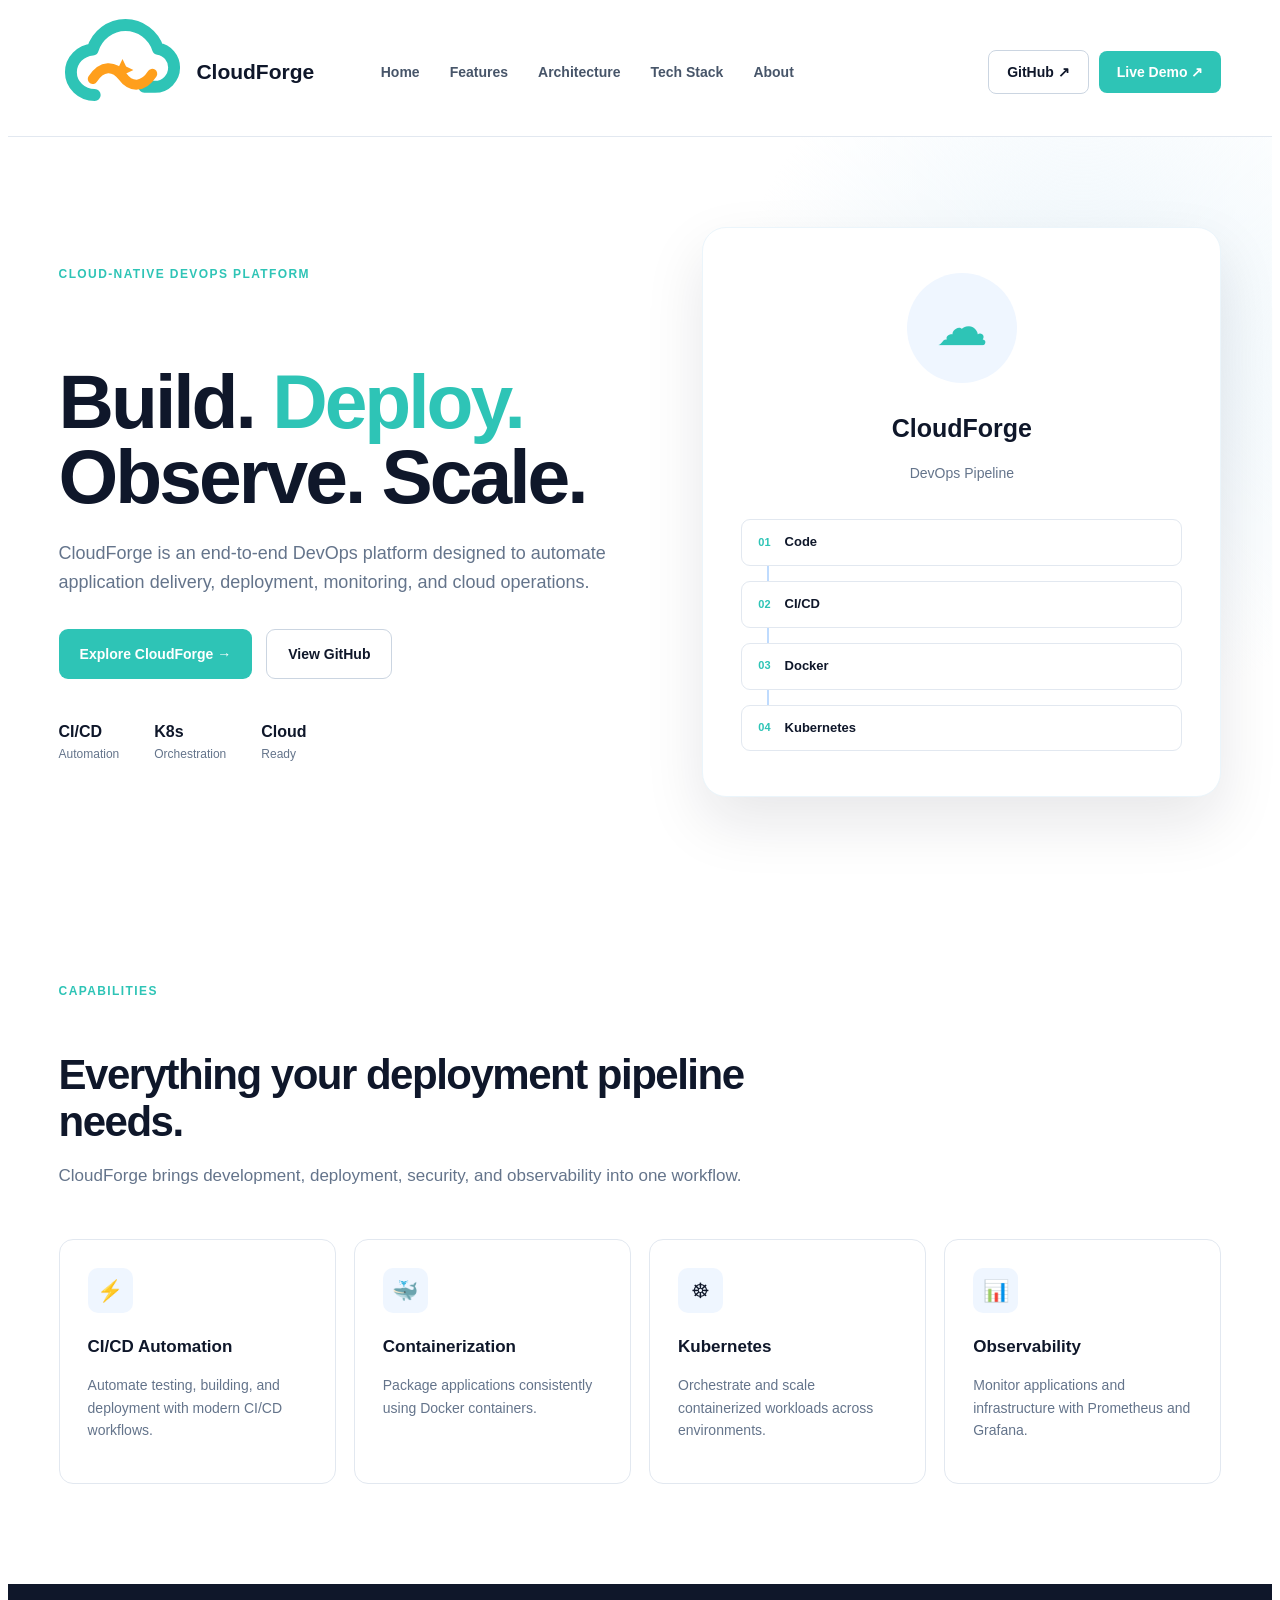
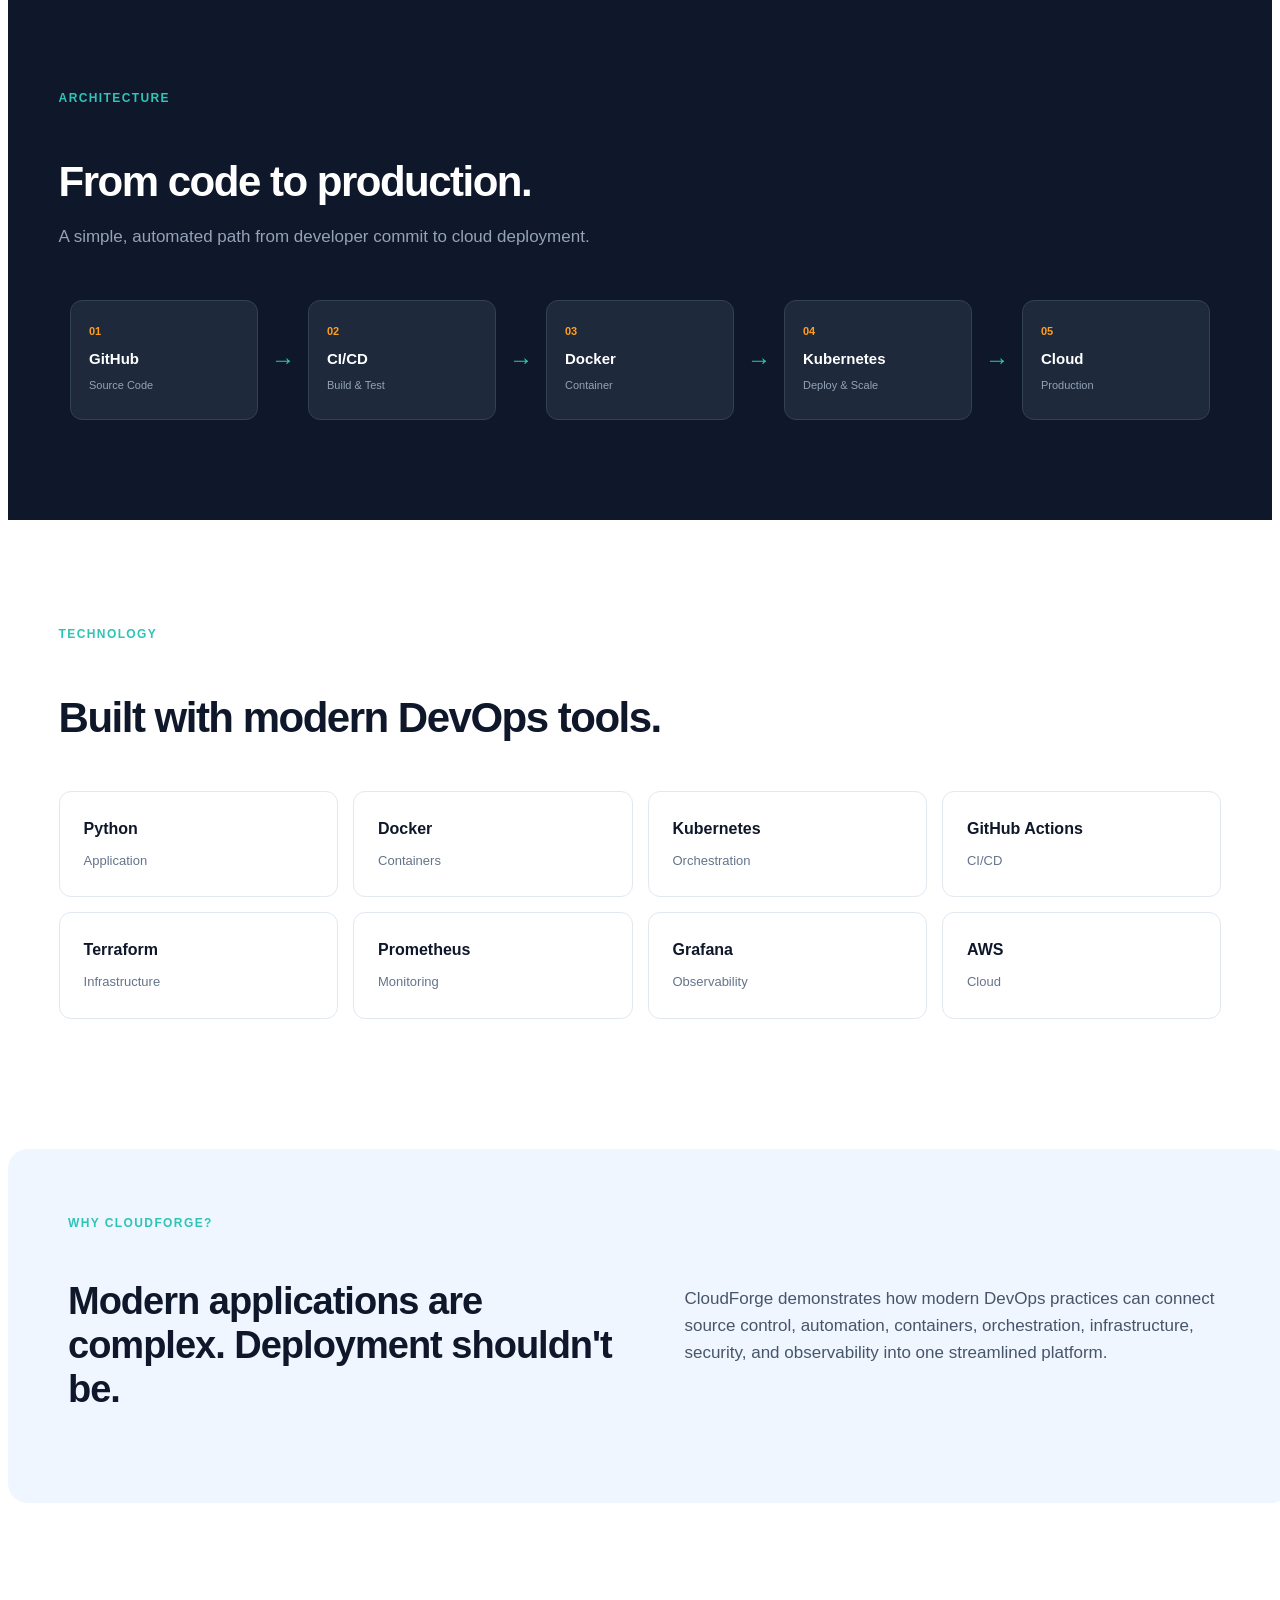
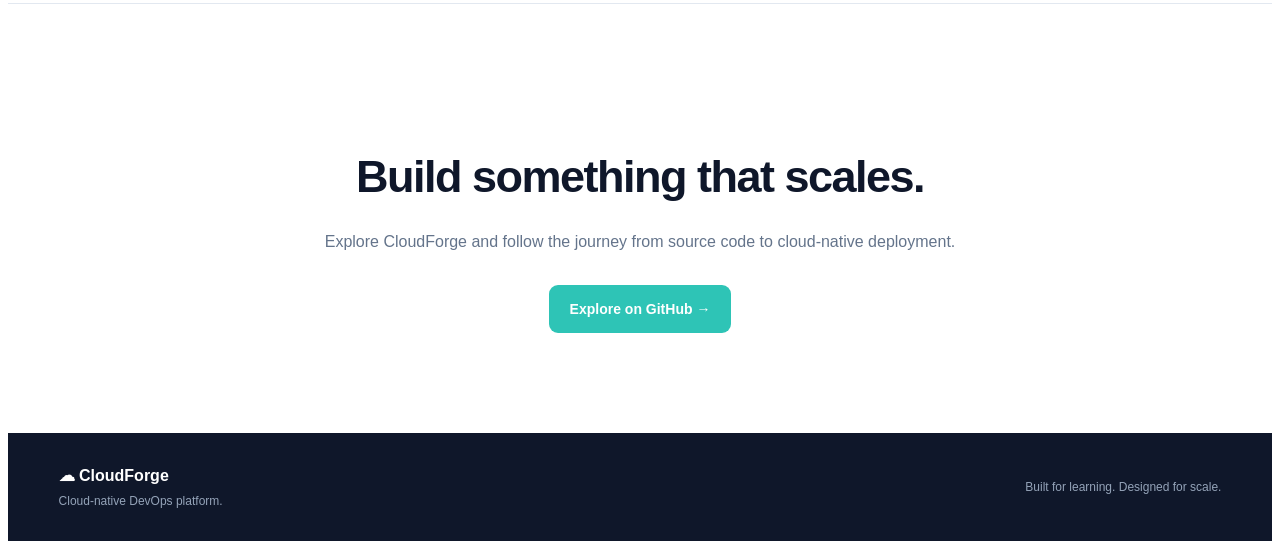
==== docs/index.html @ 9acf225d "feat: add mobile-friendly CloudForge landing page" ====
<!DOCTYPE html>
<html lang="en">
<head>
    <meta charset="UTF-8">
    <meta name="viewport" content="width=device-width, initial-scale=1.0">
    <meta name="description" content="CloudForge - Build. Deploy. Observe. Scale.">
    <title>CloudForge | DevOps Platform</title>
<link rel="icon" type="image/svg+xml" href="logo.svg">
    <link rel="stylesheet" href="style.css">
</head>

    <!-- Navigation -->
    <header class="navbar">
        <div class="container nav-content">
            <a href="#" class="logo">
                <img src="logo.svg" class="logo-icon" alt="CloudForge logo">
                CloudForge
            </a>

            <nav>
    <a href="#">Home</a>
    <a href="#features">Features</a>
    <a href="#architecture">Architecture</a>
    <a href="#stack">Tech Stack</a>
    <a href="#about">About</a>
</nav>

<div class="nav-actions">
    <a href="https://github.com/viditbruhh/CloudForge"
       class="github-btn"
       target="_blank">
        GitHub ↗
    </a>

    <a href="#architecture" class="nav-demo-btn">
        Live Demo ↗
    </a>
        </div>
    </header>


    <!-- Hero Section -->
    <main>

        <section class="hero">
            <div class="container hero-grid">

                <div class="hero-content">
                    <span class="badge">CLOUD-NATIVE DEVOPS PLATFORM</span>

                    <h1>
                        Build.
                        <span>Deploy.</span>
                        Observe.
                        Scale.
                    </h1>

                    <p>
                        CloudForge is an end-to-end DevOps platform designed
                        to automate application delivery, deployment,
                        monitoring, and cloud operations.
                    </p>

                    <div class="hero-buttons">
                        <a href="#architecture" class="primary-btn">
                            Explore CloudForge →
                        </a>

                        <a href="https://github.com/viditbruhh/CloudForge"
                           class="secondary-btn"
                           target="_blank">
                            View GitHub
                        </a>
                    </div>

                    <div class="hero-stats">
                        <div>
                            <strong>CI/CD</strong>
                            <span>Automation</span>
                        </div>

                        <div>
                            <strong>K8s</strong>
                            <span>Orchestration</span>
                        </div>

                        <div>
                            <strong>Cloud</strong>
                            <span>Ready</span>
                        </div>
                    </div>
                </div>


                <!-- Hero Visual -->
                <div class="hero-visual">

                    <div class="cloud-card">

                        <div class="cloud-symbol">☁</div>

                        <h3>CloudForge</h3>
                        <p>DevOps Pipeline</p>

                        <div class="pipeline">

                            <div class="pipeline-item">
                                <span>01</span>
                                <strong>Code</strong>
                            </div>

                            <div class="pipeline-line"></div>

                            <div class="pipeline-item">
                                <span>02</span>
                                <strong>CI/CD</strong>
                            </div>

                            <div class="pipeline-line"></div>

                            <div class="pipeline-item">
                                <span>03</span>
                                <strong>Docker</strong>
                            </div>

                            <div class="pipeline-line"></div>

                            <div class="pipeline-item">
                                <span>04</span>
                                <strong>Kubernetes</strong>
                            </div>

                        </div>

                    </div>

                </div>

            </div>
        </section>


        <!-- Features -->
        <section id="features" class="section">
            <div class="container">

                <div class="section-heading">
                    <span class="section-label">CAPABILITIES</span>

                    <h2>Everything your deployment pipeline needs.</h2>

                    <p>
                        CloudForge brings development, deployment,
                        security, and observability into one workflow.
                    </p>
                </div>

                <div class="feature-grid">

                    <article class="feature-card">
                        <div class="feature-icon">⚡</div>
                        <h3>CI/CD Automation</h3>
                        <p>
                            Automate testing, building, and deployment
                            with modern CI/CD workflows.
                        </p>
                    </article>

                    <article class="feature-card">
                        <div class="feature-icon">🐳</div>
                        <h3>Containerization</h3>
                        <p>
                            Package applications consistently using
                            Docker containers.
                        </p>
                    </article>

                    <article class="feature-card">
                        <div class="feature-icon">☸</div>
                        <h3>Kubernetes</h3>
                        <p>
                            Orchestrate and scale containerized
                            workloads across environments.
                        </p>
                    </article>

                    <article class="feature-card">
                        <div class="feature-icon">📊</div>
                        <h3>Observability</h3>
                        <p>
                            Monitor applications and infrastructure
                            with Prometheus and Grafana.
                        </p>
                    </article>

                </div>

            </div>
        </section>


        <!-- Architecture -->
        <section id="architecture" class="section architecture-section">
            <div class="container">

                <div class="section-heading">
                    <span class="section-label">ARCHITECTURE</span>

                    <h2>From code to production.</h2>

                    <p>
                        A simple, automated path from developer commit
                        to cloud deployment.
                    </p>
                </div>

                <div class="architecture-flow">

                    <div class="architecture-node">
                        <span>01</span>
                        <strong>GitHub</strong>
                        <small>Source Code</small>
                    </div>

                    <div class="flow-arrow">→</div>

                    <div class="architecture-node">
                        <span>02</span>
                        <strong>CI/CD</strong>
                        <small>Build & Test</small>
                    </div>

                    <div class="flow-arrow">→</div>

                    <div class="architecture-node">
                        <span>03</span>
                        <strong>Docker</strong>
                        <small>Container</small>
                    </div>

                    <div class="flow-arrow">→</div>

                    <div class="architecture-node">
                        <span>04</span>
                        <strong>Kubernetes</strong>
                        <small>Deploy & Scale</small>
                    </div>

                    <div class="flow-arrow">→</div>

                    <div class="architecture-node">
                        <span>05</span>
                        <strong>Cloud</strong>
                        <small>Production</small>
                    </div>

                </div>

            </div>
        </section>


        <!-- Tech Stack -->
        <section id="stack" class="section">
            <div class="container">

                <div class="section-heading">
                    <span class="section-label">TECHNOLOGY</span>

                    <h2>Built with modern DevOps tools.</h2>
                </div>

                <div class="stack-grid">

                    <div class="stack-item">
                        <strong>Python</strong>
                        <span>Application</span>
                    </div>

                    <div class="stack-item">
                        <strong>Docker</strong>
                        <span>Containers</span>
                    </div>

                    <div class="stack-item">
                        <strong>Kubernetes</strong>
                        <span>Orchestration</span>
                    </div>

                    <div class="stack-item">
                        <strong>GitHub Actions</strong>
                        <span>CI/CD</span>
                    </div>

                    <div class="stack-item">
                        <strong>Terraform</strong>
                        <span>Infrastructure</span>
                    </div>

                    <div class="stack-item">
                        <strong>Prometheus</strong>
                        <span>Monitoring</span>
                    </div>

                    <div class="stack-item">
                        <strong>Grafana</strong>
                        <span>Observability</span>
                    </div>

                    <div class="stack-item">
                        <strong>AWS</strong>
                        <span>Cloud</span>
                    </div>

                </div>

            </div>
        </section>


        <!-- About -->
        <section id="about" class="section about-section">
            <div class="container about-card">

                <div>
                    <span class="section-label">WHY CLOUDFORGE?</span>

                    <h2>
                        Modern applications are complex.
                        Deployment shouldn't be.
                    </h2>
                </div>

                <p>
                    CloudForge demonstrates how modern DevOps practices
                    can connect source control, automation, containers,
                    orchestration, infrastructure, security, and
                    observability into one streamlined platform.
                </p>

            </div>
        </section>


        <!-- CTA -->
        <section class="cta-section">
            <div class="container">

                <h2>Build something that scales.</h2>

                <p>
                    Explore CloudForge and follow the journey from
                    source code to cloud-native deployment.
                </p>

                <a href="https://github.com/viditbruhh/CloudForge"
                   class="primary-btn"
                   target="_blank">
                    Explore on GitHub →
                </a>

            </div>
        </section>

    </main>


    <!-- Footer -->
    <footer>
        <div class="container footer-content">

            <div>
                <strong>☁ CloudForge</strong>
                <span>Cloud-native DevOps platform.</span>
            </div>

            <p>
                Built for learning. Designed for scale.
            </p>

        </div>
    </footer>

    <script src="script.js"></script>

</body>
</html>
---- docs/style.css ----
\/* =========================================
   CloudForge Landing Page
   ========================================= */
@import url('https://fonts.googleapis.com/css2?family=Inter:wght@400;500;600;700;800&display=swap');

* {
    margin: 0;
    padding: 0;
    box-sizing: border-box;
}

html {
    scroll-behavior: smooth;
}

body {
    font-family: 'Inter', Arial, Helvetica, sans-serif;
    background: #FFFFFF;
    color: #0f172a;
    line-height: 1.6;
}

a {
    text-decoration: none;
    color: inherit;
}

.container {
    width: min(1180px, 92%);
    margin: 0 auto;
}

@media (max-width: 600px) {
    .cloud-card {
        width: 100%;
        min-height: auto;
        padding: 30px 20px;
        border-radius: 18px;
    }

    .cloud-symbol {
        width: 85px;
        height: 85px;
        font-size: 40px;
        margin-bottom: 18px;
    }

    .cloud-card > p {
        margin-bottom: 22px;
    }
}
/* =========================================
   Navigation
   ========================================= */

.navbar {
    background: rgba(255, 255, 255, 0.95);
    border-bottom: 1px solid #e2e8f0;
    position: sticky;
    top: 0;
    z-index: 100;
}

.nav-content {
    min-height: 72px;
    display: flex;
    align-items: center;
    justify-content: space-between;
    gap: 30px;
}

.logo {
    display: flex;
    align-items: center;
    gap: 10px;
    font-size: 21px;
    font-weight: 800;
    color: #0f172a;
}

.logo-icon {
    .logo-icon {
width: 36px;
height: 36px;
    display: block;
    object-fit: contain;
}
}

nav {
    display: flex;
    gap: 30px;
}

nav a {
    font-size: 14px;
    color: #475569;
    font-weight: 600;
    transition: 0.2s;
}

nav a:hover {
    color: #2EC4B6;
}

.github-btn {
    padding: 10px 18px;
    border: 1px solid #cbd5e1;
    border-radius: 8px;
    font-size: 14px;
    font-weight: 700;
    background: white;
    transition: 0.2s;
}
.nav-actions {
    display: flex;
    align-items: center;
    gap: 10px;
}

.nav-demo-btn {
    padding: 10px 18px;
    border-radius: 8px;
    background: #2EC4B6;
    color: white;
    font-size: 14px;
    font-weight: 700;
    transition: 0.2s;
}

.nav-demo-btn:hover {
    background: #239B90;
    transform: translateY(-1px);
}
.github-btn:hover {
    border-color: #2EC4B6;
    color: #2EC4B6;
}


/* =========================================
   Hero
   ========================================= */

.hero {
    padding: 90px 0 80px;
    background:
        radial-gradient(circle at 85% 30%, #EBF5FB 0, transparent 30%),
        linear-gradient(180deg, #ffffff 0%, #FFFFFF 100%);
}

.hero-grid {
    display: grid;
    grid-template-columns: 1.05fr 0.95fr;
    align-items: center;
    gap: 70px;
}

.badge,
.section-label {
    display: inline-block;
    font-size: 12px;
    font-weight: 800;
    letter-spacing: 1.4px;
    color: #2EC4B6;
    margin-bottom: 16px;
}

.hero h1 {
    max-width: 650px;
    font-size: clamp(52px, 6vw, 78px);
    line-height: 0.98;
    letter-spacing: -3px;
    margin-bottom: 25px;
}

.hero h1 span {
    color: #2EC4B6;
}

.hero-content > p {
    max-width: 590px;
    color: #64748b;
    font-size: 18px;
    margin-bottom: 32px;
}

.hero-buttons {
    display: flex;
    gap: 14px;
    margin-bottom: 40px;
}

.primary-btn,
.secondary-btn {
    display: inline-flex;
    align-items: center;
    justify-content: center;
    padding: 13px 21px;
    border-radius: 9px;
    font-weight: 700;
    font-size: 14px;
    transition: 0.2s;
}

.primary-btn {
    background: #2EC4B6;
    color: white;
}

.primary-btn:hover {
    background: #239B90;
    transform: translateY(-2px);
}

.secondary-btn {
    border: 1px solid #cbd5e1;
    background: white;
}

.secondary-btn:hover {
    border-color: #2EC4B6;
    color: #2EC4B6;
}

.hero-stats {
    display: flex;
    gap: 35px;
}

.hero-stats div {
    display: flex;
    flex-direction: column;
}

.hero-stats strong {
    font-size: 16px;
}

.hero-stats span {
    font-size: 12px;
    color: #64748b;
}


/* =========================================
   Hero Visual
   ========================================= */

.hero-visual {
    display: flex;
    justify-content: center;
}

.cloud-card {
    width: min(470px, 100%);
    min-height: 430px;
    padding: 45px 38px;
    border-radius: 24px;
    background: white;
    border: 1px solid #EBF5FB;
    box-shadow: 0 25px 60px rgba(15, 23, 42, 0.10);
    text-align: center;
}

.cloud-symbol {
    width: 110px;
    height: 110px;
    margin: 0 auto 25px;
    display: grid;
    place-items: center;
    border-radius: 50%;
    background: #eff6ff;
    color: #2EC4B6;
    font-size: 52px;
}

.cloud-card h3 {
    font-size: 25px;
    margin-bottom: 4px;
}

.cloud-card > p {
    color: #64748b;
    font-size: 14px;
    margin-bottom: 35px;
}

.pipeline {
    display: flex;
    flex-direction: column;
    align-items: stretch;
}

.pipeline-item {
    display: flex;
    align-items: center;
    gap: 14px;
    padding: 12px 16px;
    background: #FFFFFF;
    border: 1px solid #e2e8f0;
    border-radius: 9px;
    text-align: left;
}

.pipeline-item span {
    color: #2EC4B6;
    font-size: 11px;
    font-weight: 800;
}

.pipeline-item strong {
    font-size: 13px;
}

.pipeline-line {
    height: 15px;
    width: 2px;
    margin-left: 26px;
    background: #bfdbfe;
}


/* =========================================
   Sections
   ========================================= */

.section {
    padding: 100px 0;
}

.section-heading {
    max-width: 700px;
    margin-bottom: 50px;
}

.section-heading h2 {
    font-size: 42px;
    line-height: 1.1;
    letter-spacing: -1.5px;
    margin-bottom: 15px;
}

.section-heading p {
    color: #64748b;
    font-size: 17px;
}


/* =========================================
   Features
   ========================================= */

.feature-grid {
    display: grid;
    grid-template-columns: repeat(4, 1fr);
    gap: 18px;
}

.feature-card {
    padding: 28px;
    background: white;
    border: 1px solid #e2e8f0;
    border-radius: 14px;
    transition: 0.2s;
}

.feature-card:hover {
    transform: translateY(-4px);
    border-color: #bfdbfe;
    box-shadow: 0 15px 35px rgba(15, 23, 42, 0.07);
}

.feature-icon {
    width: 45px;
    height: 45px;
    display: grid;
    place-items: center;
    margin-bottom: 20px;
    border-radius: 10px;
    background: #eff6ff;
    font-size: 21px;
}

.feature-card h3 {
    font-size: 17px;
    margin-bottom: 9px;
}

.feature-card p {
    color: #64748b;
    font-size: 14px;
}


/* =========================================
   Architecture
   ========================================= */

.architecture-section {
    background: #0f172a;
    color: white;
}

.architecture-section .section-heading p {
    color: #94a3b8;
}

.architecture-section .section-label {
    color: #2EC4B6;
}

.architecture-flow {
    display: flex;
    align-items: center;
    justify-content: center;
    gap: 13px;
    flex-wrap: wrap;
}

.architecture-node {
    min-width: 150px;
    padding: 22px 18px;
    border: 1px solid #334155;
    border-radius: 12px;
    background: #1e293b;
}

.architecture-node span {
    display: block;
    color: #FF9F1C;
    font-size: 11px;
    font-weight: 800;
    margin-bottom: 7px;
}

.architecture-node strong {
    display: block;
    font-size: 15px;
}

.architecture-node small {
    color: #94a3b8;
    font-size: 11px;
}

.flow-arrow {
    color: #2EC4B6;
    font-size: 24px;
}


/* =========================================
   Technology Stack
   ========================================= */

.stack-grid {
    display: grid;
    grid-template-columns: repeat(4, 1fr);
    gap: 15px;
}

.stack-item {
    padding: 24px;
    background: white;
    border: 1px solid #e2e8f0;
    border-radius: 12px;
}

.stack-item strong {
    display: block;
    margin-bottom: 5px;
}

.stack-item span {
    color: #64748b;
    font-size: 13px;
}


/* =========================================
   About
   ========================================= */

.about-section {
    padding-top: 30px;
}

.about-card {
    display: grid;
    grid-template-columns: 1fr 1fr;
    gap: 70px;
    padding: 60px;
    border-radius: 20px;
    background: #eff6ff;
}

.about-card h2 {
    font-size: 38px;
    line-height: 1.15;
    letter-spacing: -1px;
}

.about-card p {
    align-self: center;
    color: #475569;
    font-size: 17px;
}


/* =========================================
   CTA
   ========================================= */

.cta-section {
    padding: 100px 0;
    text-align: center;
    background: white;
    border-top: 1px solid #e2e8f0;
}

.cta-section h2 {
    font-size: 45px;
    letter-spacing: -1.5px;
    margin-bottom: 15px;
}

.cta-section p {
    color: #64748b;
    margin-bottom: 30px;
}


/* =========================================
   Footer
   ========================================= */

footer {
    background: #0f172a;
    color: white;
    padding: 30px 0;
}

.footer-content {
    display: flex;
    align-items: center;
    justify-content: space-between;
}

.footer-content div {
    display: flex;
    flex-direction: column;
    gap: 3px;
}

.footer-content strong {
    font-size: 16px;
}

.footer-content span,
.footer-content p {
    color: #94a3b8;
    font-size: 12px;
}


/* =========================================
   Responsive
   ========================================= */

@media (max-width: 900px) {

    nav {
        display: none;
    }

    .hero-grid {
        grid-template-columns: 1fr;
        gap: 50px;
    }

    .hero h1 {
        font-size: 58px;
    }

    .feature-grid,
    .stack-grid {
        grid-template-columns: repeat(2, 1fr);
    }

    .about-card {
        grid-template-columns: 1fr;
        gap: 25px;
    }
}


@media (max-width: 600px) {

    .hero {
        padding: 60px 0;
    }

    .hero h1 {
        font-size: 46px;
        letter-spacing: -2px;
    }

    .hero-buttons {
        flex-direction: column;
    }

    .hero-stats {
        gap: 20px;
    }

    .feature-grid,
    .stack-grid {
        grid-template-columns: 1fr;
    }

    .section {
        padding: 70px 0;
    }

    .section-heading h2 {
        font-size: 32px;
    }

    .about-card {
        padding: 35px;
    }

    .cta-section h2 {
        font-size: 34px;
    }

    .footer-content {
        flex-direction: column;
        align-items: flex-start;
        gap: 15px;
    }
}
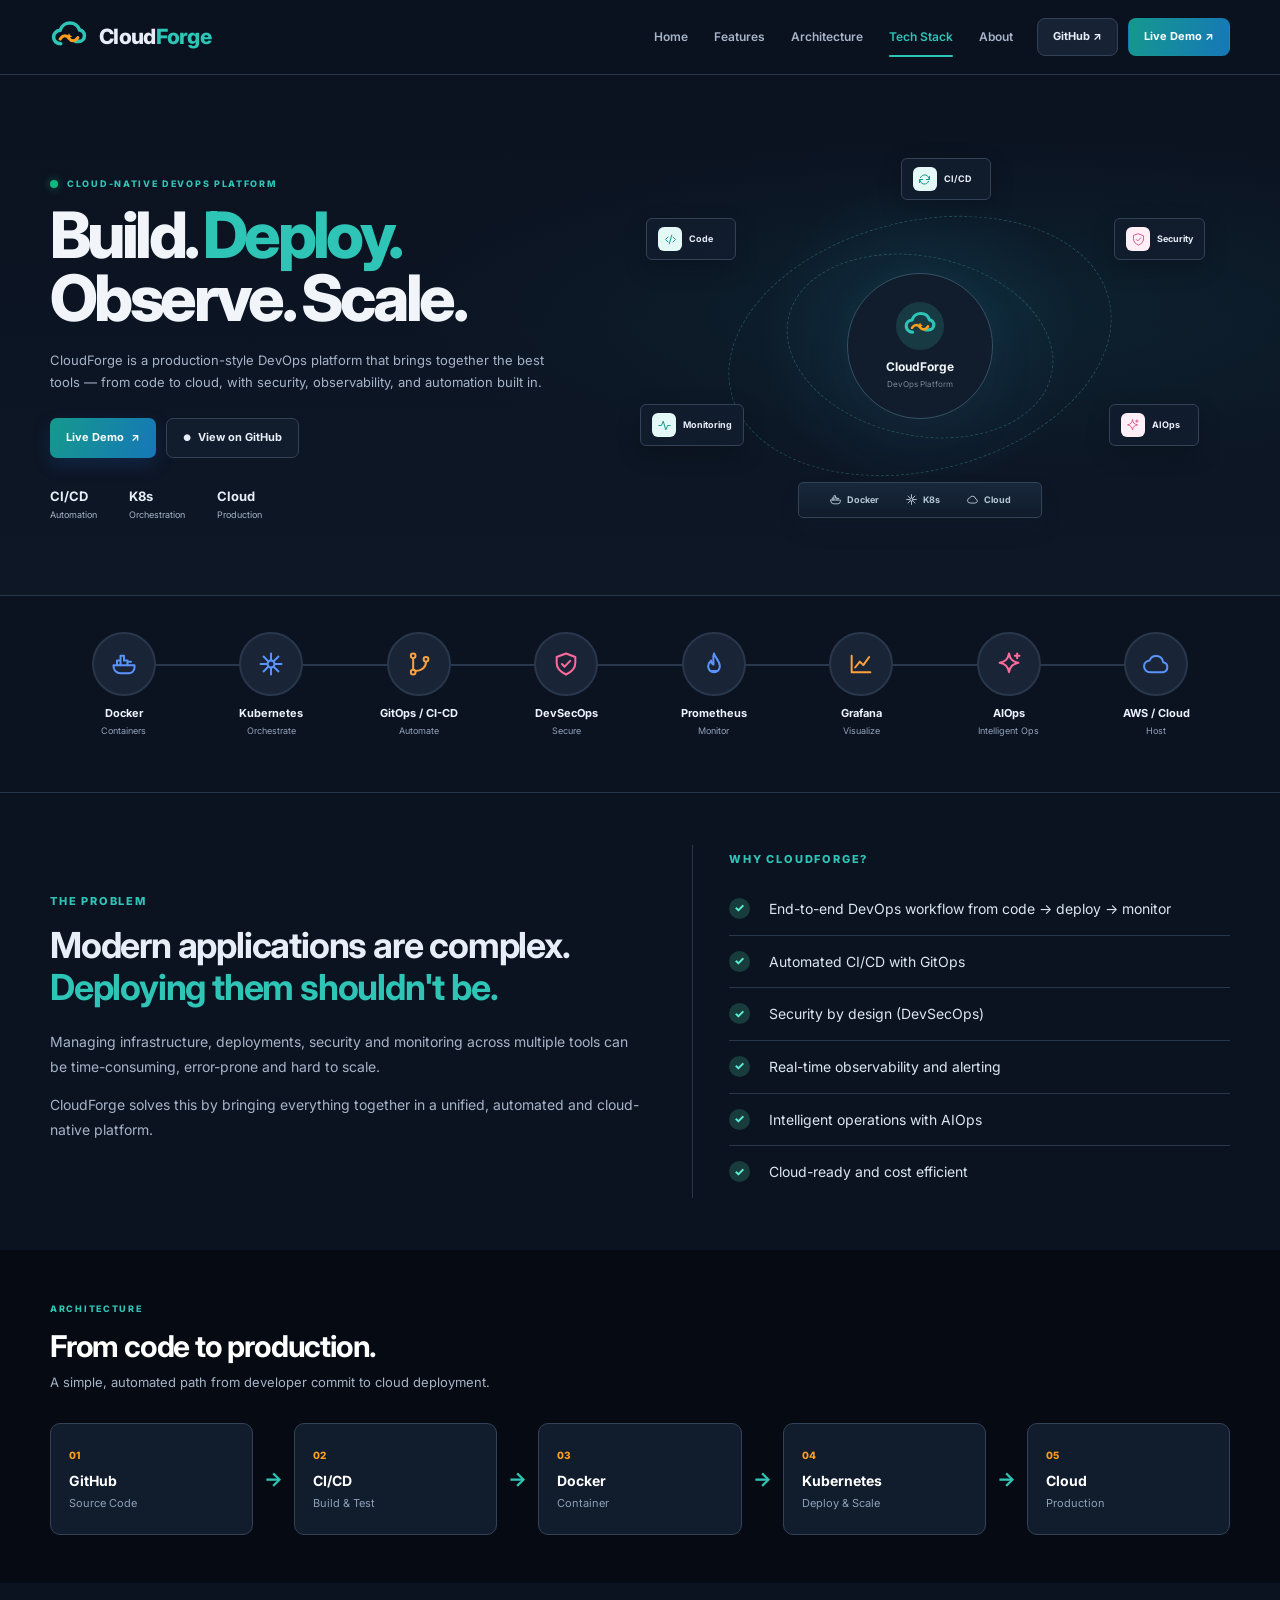
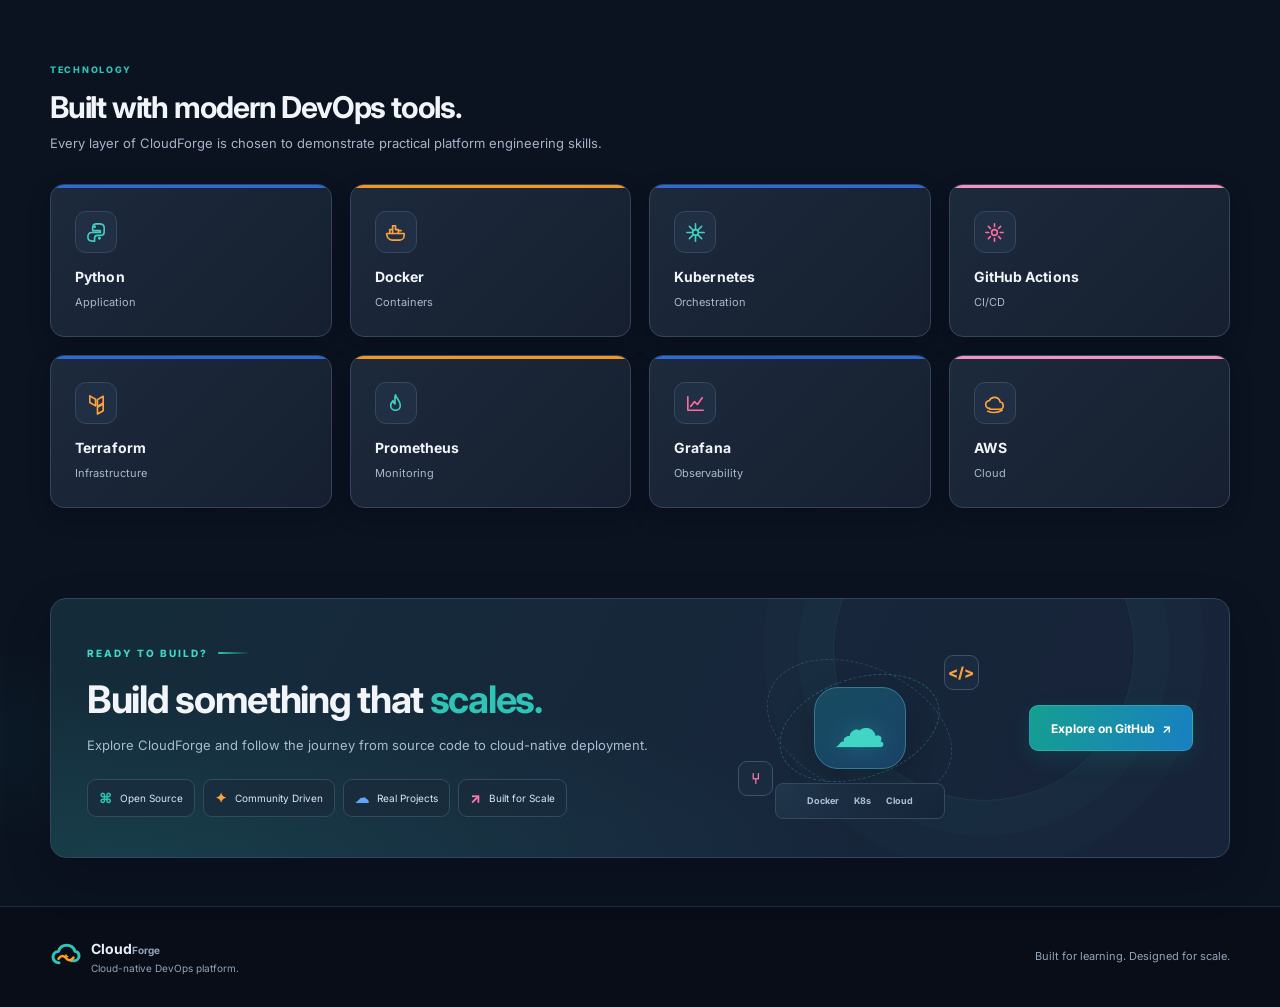
==== commit 07aabcee: "fix: publish latest CloudForge design to GitHub Pages" ====
--- a/docs/index.html
+++ b/docs/index.html
@@ -1,387 +1,226 @@
 <!DOCTYPE html>
 <html lang="en">
 <head>
-    <meta charset="UTF-8">
-    <meta name="viewport" content="width=device-width, initial-scale=1.0">
-    <meta name="description" content="CloudForge - Build. Deploy. Observe. Scale.">
-    <title>CloudForge | DevOps Platform</title>
-<link rel="icon" type="image/svg+xml" href="logo.svg">
-    <link rel="stylesheet" href="style.css">
+  <meta charset="UTF-8">
+  <meta name="viewport" content="width=device-width, initial-scale=1.0">
+  <meta name="description" content="CloudForge — a cloud-native DevOps platform for building, deploying, observing, and scaling modern applications.">
+  <title>CloudForge | Cloud-Native DevOps Platform</title>
+  <link rel="icon" type="image/svg+xml" href="logo.svg">
+  <link rel="preconnect" href="https://fonts.googleapis.com">
+  <link rel="preconnect" href="https://fonts.gstatic.com" crossorigin>
+  <link href="https://fonts.googleapis.com/css2?family=Inter:wght@400;500;600;700;800&display=swap" rel="stylesheet">
+  <link rel="stylesheet" href="style.css">
 </head>
-
-    <!-- Navigation -->
-    <header class="navbar">
-        <div class="container nav-content">
-            <a href="#" class="logo">
-                <img src="logo.svg" class="logo-icon" alt="CloudForge logo">
-                CloudForge
-            </a>
-
-            <nav>
-    <a href="#">Home</a>
-    <a href="#features">Features</a>
-    <a href="#architecture">Architecture</a>
-    <a href="#stack">Tech Stack</a>
-    <a href="#about">About</a>
-</nav>
-
-<div class="nav-actions">
-    <a href="https://github.com/viditbruhh/CloudForge"
-       class="github-btn"
-       target="_blank">
-        GitHub ↗
-    </a>
-
-    <a href="#architecture" class="nav-demo-btn">
-        Live Demo ↗
-    </a>
-        </div>
-    </header>
-
-
-    <!-- Hero Section -->
-    <main>
-
-        <section class="hero">
-            <div class="container hero-grid">
-
-                <div class="hero-content">
-                    <span class="badge">CLOUD-NATIVE DEVOPS PLATFORM</span>
-
-                    <h1>
-                        Build.
-                        <span>Deploy.</span>
-                        Observe.
-                        Scale.
-                    </h1>
-
-                    <p>
-                        CloudForge is an end-to-end DevOps platform designed
-                        to automate application delivery, deployment,
-                        monitoring, and cloud operations.
-                    </p>
-
-                    <div class="hero-buttons">
-                        <a href="#architecture" class="primary-btn">
-                            Explore CloudForge →
-                        </a>
-
-                        <a href="https://github.com/viditbruhh/CloudForge"
-                           class="secondary-btn"
-                           target="_blank">
-                            View GitHub
-                        </a>
-                    </div>
-
-                    <div class="hero-stats">
-                        <div>
-                            <strong>CI/CD</strong>
-                            <span>Automation</span>
-                        </div>
-
-                        <div>
-                            <strong>K8s</strong>
-                            <span>Orchestration</span>
-                        </div>
-
-                        <div>
-                            <strong>Cloud</strong>
-                            <span>Ready</span>
-                        </div>
-                    </div>
-                </div>
-
-
-                <!-- Hero Visual -->
-                <div class="hero-visual">
-
-                    <div class="cloud-card">
-
-                        <div class="cloud-symbol">☁</div>
-
-                        <h3>CloudForge</h3>
-                        <p>DevOps Pipeline</p>
-
-                        <div class="pipeline">
-
-                            <div class="pipeline-item">
-                                <span>01</span>
-                                <strong>Code</strong>
-                            </div>
-
-                            <div class="pipeline-line"></div>
-
-                            <div class="pipeline-item">
-                                <span>02</span>
-                                <strong>CI/CD</strong>
-                            </div>
-
-                            <div class="pipeline-line"></div>
-
-                            <div class="pipeline-item">
-                                <span>03</span>
-                                <strong>Docker</strong>
-                            </div>
-
-                            <div class="pipeline-line"></div>
-
-                            <div class="pipeline-item">
-                                <span>04</span>
-                                <strong>Kubernetes</strong>
-                            </div>
-
-                        </div>
-
-                    </div>
-
-                </div>
-
-            </div>
-        </section>
-
-
-        <!-- Features -->
-        <section id="features" class="section">
-            <div class="container">
-
-                <div class="section-heading">
-                    <span class="section-label">CAPABILITIES</span>
-
-                    <h2>Everything your deployment pipeline needs.</h2>
-
-                    <p>
-                        CloudForge brings development, deployment,
-                        security, and observability into one workflow.
-                    </p>
-                </div>
-
-                <div class="feature-grid">
-
-                    <article class="feature-card">
-                        <div class="feature-icon">⚡</div>
-                        <h3>CI/CD Automation</h3>
-                        <p>
-                            Automate testing, building, and deployment
-                            with modern CI/CD workflows.
-                        </p>
-                    </article>
-
-                    <article class="feature-card">
-                        <div class="feature-icon">🐳</div>
-                        <h3>Containerization</h3>
-                        <p>
-                            Package applications consistently using
-                            Docker containers.
-                        </p>
-                    </article>
-
-                    <article class="feature-card">
-                        <div class="feature-icon">☸</div>
-                        <h3>Kubernetes</h3>
-                        <p>
-                            Orchestrate and scale containerized
-                            workloads across environments.
-                        </p>
-                    </article>
-
-                    <article class="feature-card">
-                        <div class="feature-icon">📊</div>
-                        <h3>Observability</h3>
-                        <p>
-                            Monitor applications and infrastructure
-                            with Prometheus and Grafana.
-                        </p>
-                    </article>
-
-                </div>
-
-            </div>
-        </section>
-
-
-        <!-- Architecture -->
-        <section id="architecture" class="section architecture-section">
-            <div class="container">
-
-                <div class="section-heading">
-                    <span class="section-label">ARCHITECTURE</span>
-
-                    <h2>From code to production.</h2>
-
-                    <p>
-                        A simple, automated path from developer commit
-                        to cloud deployment.
-                    </p>
-                </div>
-
-                <div class="architecture-flow">
-
-                    <div class="architecture-node">
-                        <span>01</span>
-                        <strong>GitHub</strong>
-                        <small>Source Code</small>
-                    </div>
-
-                    <div class="flow-arrow">→</div>
-
-                    <div class="architecture-node">
-                        <span>02</span>
-                        <strong>CI/CD</strong>
-                        <small>Build & Test</small>
-                    </div>
-
-                    <div class="flow-arrow">→</div>
-
-                    <div class="architecture-node">
-                        <span>03</span>
-                        <strong>Docker</strong>
-                        <small>Container</small>
-                    </div>
-
-                    <div class="flow-arrow">→</div>
-
-                    <div class="architecture-node">
-                        <span>04</span>
-                        <strong>Kubernetes</strong>
-                        <small>Deploy & Scale</small>
-                    </div>
-
-                    <div class="flow-arrow">→</div>
-
-                    <div class="architecture-node">
-                        <span>05</span>
-                        <strong>Cloud</strong>
-                        <small>Production</small>
-                    </div>
-
-                </div>
-
-            </div>
-        </section>
-
-
-        <!-- Tech Stack -->
-        <section id="stack" class="section">
-            <div class="container">
-
-                <div class="section-heading">
-                    <span class="section-label">TECHNOLOGY</span>
-
-                    <h2>Built with modern DevOps tools.</h2>
-                </div>
-
-                <div class="stack-grid">
-
-                    <div class="stack-item">
-                        <strong>Python</strong>
-                        <span>Application</span>
-                    </div>
-
-                    <div class="stack-item">
-                        <strong>Docker</strong>
-                        <span>Containers</span>
-                    </div>
-
-                    <div class="stack-item">
-                        <strong>Kubernetes</strong>
-                        <span>Orchestration</span>
-                    </div>
-
-                    <div class="stack-item">
-                        <strong>GitHub Actions</strong>
-                        <span>CI/CD</span>
-                    </div>
-
-                    <div class="stack-item">
-                        <strong>Terraform</strong>
-                        <span>Infrastructure</span>
-                    </div>
-
-                    <div class="stack-item">
-                        <strong>Prometheus</strong>
-                        <span>Monitoring</span>
-                    </div>
-
-                    <div class="stack-item">
-                        <strong>Grafana</strong>
-                        <span>Observability</span>
-                    </div>
-
-                    <div class="stack-item">
-                        <strong>AWS</strong>
-                        <span>Cloud</span>
-                    </div>
-
-                </div>
-
-            </div>
-        </section>
-
-
-        <!-- About -->
-        <section id="about" class="section about-section">
-            <div class="container about-card">
-
-                <div>
-                    <span class="section-label">WHY CLOUDFORGE?</span>
-
-                    <h2>
-                        Modern applications are complex.
-                        Deployment shouldn't be.
-                    </h2>
-                </div>
-
-                <p>
-                    CloudForge demonstrates how modern DevOps practices
-                    can connect source control, automation, containers,
-                    orchestration, infrastructure, security, and
-                    observability into one streamlined platform.
-                </p>
-
-            </div>
-        </section>
-
-
-        <!-- CTA -->
-        <section class="cta-section">
-            <div class="container">
-
-                <h2>Build something that scales.</h2>
-
-                <p>
-                    Explore CloudForge and follow the journey from
-                    source code to cloud-native deployment.
-                </p>
-
-                <a href="https://github.com/viditbruhh/CloudForge"
-                   class="primary-btn"
-                   target="_blank">
-                    Explore on GitHub →
-                </a>
-
-            </div>
-        </section>
-
-    </main>
-
-
-    <!-- Footer -->
-    <footer>
-        <div class="container footer-content">
-
-            <div>
-                <strong>☁ CloudForge</strong>
-                <span>Cloud-native DevOps platform.</span>
-            </div>
-
-            <p>
-                Built for learning. Designed for scale.
-            </p>
-
-        </div>
-    </footer>
-
-    <script src="script.js"></script>
-
+<body>
+  <header class="navbar">
+    <div class="container nav-content">
+      <a href="#" class="logo" aria-label="CloudForge home">
+        <img src="logo.svg" class="logo-icon" alt="CloudForge logo">
+        <span>Cloud<span>Forge</span></span>
+      </a>
+
+      <button class="mobile-menu-toggle" type="button"
+              aria-label="Open navigation menu"
+              aria-expanded="false"
+              aria-controls="primary-navigation">
+        <span></span><span></span><span></span>
+      </button>
+
+      <nav id="primary-navigation" aria-label="Primary navigation">
+        <a class="active" href="#">Home</a>
+        <a href="#features">Features</a>
+        <a href="#architecture">Architecture</a>
+        <a href="#stack">Tech Stack</a>
+        <a href="#about">About</a>
+      </nav>
+
+      <div class="nav-actions">
+        <a href="https://github.com/viditbruhh/CloudForge" class="github-btn" target="_blank" rel="noreferrer">GitHub ↗</a>
+        <a href="demo.html" class="nav-demo-btn">Live Demo ↗</a>
+      </div>
+    </div>
+  </header>
+
+  <main>
+    <section class="hero">
+      <div class="container hero-grid">
+        <div class="hero-copy">
+          <span class="eyebrow hero-eyebrow"><span class="status-light" aria-hidden="true"></span> CLOUD-NATIVE DEVOPS PLATFORM</span>
+          <h1>Build. <span>Deploy.</span><br>Observe. Scale.</h1>
+          <p>CloudForge is a production-style DevOps platform that brings together the best tools — from code to cloud, with security, observability, and automation built in.</p>
+          <div class="hero-actions">
+            <a href="demo.html" class="primary-btn">Live Demo <span>↗</span></a>
+            <a href="https://github.com/viditbruhh/CloudForge" class="secondary-btn" target="_blank" rel="noreferrer"><span class="github-mark">●</span> View on GitHub</a>
+          </div>
+          <div class="hero-proof">
+            <div><strong>CI/CD</strong><span>Automation</span></div>
+            <div><strong>K8s</strong><span>Orchestration</span></div>
+            <div><strong>Cloud</strong><span>Production</span></div>
+          </div>
+        </div>
+
+        <div class="hero-diagram" aria-label="CloudForge DevOps platform architecture illustration">
+          <div class="diagram-glow"></div>
+          <div class="orbit orbit-one"></div>
+          <div class="orbit orbit-two"></div>
+          <div class="diagram-node node-code"><span class="node-icon mint"><svg viewBox="0 0 24 24" aria-hidden="true" focusable="false"><path d="m8 8-4 4 4 4"/><path d="m16 8 4 4-4 4"/><path d="m14 5-4 14"/></svg></span><b>Code</b></div>
+          <div class="diagram-node node-cicd"><span class="node-icon mint"><svg viewBox="0 0 24 24" aria-hidden="true" focusable="false"><path d="M20 7v5h-5"/><path d="M4 17v-5h5"/><path d="M5.6 9a7 7 0 0 1 11.8-2L20 12"/><path d="M4 12l2.6 5a7 7 0 0 0 11.8-2"/></svg></span><b>CI/CD</b></div>
+          <div class="diagram-node node-security"><span class="node-icon pink"><svg viewBox="0 0 24 24" aria-hidden="true" focusable="false"><path d="M12 3 20 6v5c0 5-3.4 8-8 10-4.6-2-8-5-8-10V6z"/><path d="m8.5 12 2.3 2.3 4.8-5"/></svg></span><b>Security</b></div>
+          <div class="diagram-node node-monitor"><span class="node-icon mint"><svg viewBox="0 0 24 24" aria-hidden="true" focusable="false"><path d="M3 12h4l3-7 4 14 3-7h4"/></svg></span><b>Monitoring</b></div>
+          <div class="diagram-node node-ai"><span class="node-icon pink"><svg viewBox="0 0 24 24" aria-hidden="true" focusable="false"><path d="M12 3c1 5 3 7 8 8-5 1-7 3-8 8-1-5-3-7-8-8 5-1 7-3 8-8z"/><path d="M19 3v4M17 5h4"/></svg></span><b>AIOps</b></div>
+          <div class="platform-core">
+            <div class="core-logo"><img src="logo.svg" alt=""></div>
+            <strong>CloudForge</strong>
+            <span>DevOps Platform</span>
+          </div>
+          <div class="platform-base">
+  <span><svg viewBox="0 0 24 24" aria-hidden="true"><path d="M3 13h18v2a5 5 0 0 1-5 5H9a6 6 0 0 1-6-6z"/><path d="M6 13V9h3v4M9 9V5h3v4M12 9h3v4M15 10h3"/></svg>Docker</span>
+  <span><svg viewBox="0 0 24 24" aria-hidden="true"><circle cx="12" cy="12" r="3"/><path d="M12 3v6M12 15v6M3 12h6M15 12h6M5.6 5.6l4.3 4.3M14.1 14.1l4.3 4.3M18.4 5.6l-4.3 4.3M9.9 14.1l-4.3 4.3"/></svg>K8s</span>
+  <span><svg viewBox="0 0 24 24" aria-hidden="true"><path d="M7 18.5a4.5 4.5 0 0 1-.6-8.9 6 6 0 0 1 11.5 1.4 3.8 3.8 0 0 1-.4 7.5z"/></svg>Cloud</span>
+</div>
+        </div>
+      </div>
+    </section>
+
+    <section class="capability-strip" id="features">
+  <div class="container">
+    <div class="capability-grid">
+      <div class="capability docker">
+        <span class="cap-node"><svg viewBox="0 0 24 24" aria-hidden="true" focusable="false"><path d="M3 13h18v2a5 5 0 0 1-5 5H9a6 6 0 0 1-6-6z"/><path d="M6 13V9h3v4M9 9V5h3v4M12 9h3v4M15 10h3"/></svg></span>
+        <strong>Docker</strong><small>Containers</small>
+      </div>
+      <div class="capability k8s">
+        <span class="cap-node"><svg viewBox="0 0 24 24" aria-hidden="true" focusable="false"><circle cx="12" cy="12" r="3"/><path d="M12 3v6M12 15v6M3 12h6M15 12h6M5.6 5.6l4.3 4.3M14.1 14.1l4.3 4.3M18.4 5.6l-4.3 4.3M9.9 14.1l-4.3 4.3"/></svg></span>
+        <strong>Kubernetes</strong><small>Orchestrate</small>
+      </div>
+      <div class="capability gitops">
+        <span class="cap-node"><svg viewBox="0 0 24 24" aria-hidden="true" focusable="false"><circle cx="7" cy="5" r="2"/><circle cx="7" cy="19" r="2"/><circle cx="18" cy="8" r="2"/><path d="M7 7v10M9 18c5 0 9-3 9-8"/></svg></span>
+        <strong>GitOps / CI-CD</strong><small>Automate</small>
+      </div>
+      <div class="capability security">
+        <span class="cap-node"><svg viewBox="0 0 24 24" aria-hidden="true" focusable="false"><path d="M12 3 20 6v5c0 5-3.4 8-8 10-4.6-2-8-5-8-10V6z"/><path d="m8.5 12 2.3 2.3 4.8-5"/></svg></span>
+        <strong>DevSecOps</strong><small>Secure</small>
+      </div>
+      <div class="capability prometheus">
+        <span class="cap-node"><svg viewBox="0 0 24 24" aria-hidden="true" focusable="false"><path d="M12 3c1 4 5 6 5 11a5 5 0 0 1-10 0c0-2 1-3.5 2.5-5 .1 2 1 3 2 3.5C12 9 10.5 6.5 12 3z"/><path d="M9 18h6"/></svg></span>
+        <strong>Prometheus</strong><small>Monitor</small>
+      </div>
+      <div class="capability grafana">
+        <span class="cap-node"><svg viewBox="0 0 24 24" aria-hidden="true" focusable="false"><path d="M4 19V5M4 19h16"/><path d="m7 15 4-5 3 3 5-7"/></svg></span>
+        <strong>Grafana</strong><small>Visualize</small>
+      </div>
+      <div class="capability aiops">
+        <span class="cap-node"><svg viewBox="0 0 24 24" aria-hidden="true" focusable="false"><path d="M12 3c1 5 3 7 8 8-5 1-7 3-8 8-1-5-3-7-8-8 5-1 7-3 8-8z"/><path d="M19 3v4M17 5h4"/></svg></span>
+        <strong>AIOps</strong><small>Intelligent Ops</small>
+      </div>
+      <div class="capability cloud">
+        <span class="cap-node"><svg viewBox="0 0 24 24" aria-hidden="true" focusable="false"><path d="M7 19a5 5 0 0 1-.5-10 6 6 0 0 1 11.6 1.5A4.3 4.3 0 0 1 18 19z"/></svg></span>
+        <strong>AWS / Cloud</strong><small>Host</small>
+      </div>
+    </div>
+  </div>
+</section>
+
+    <section class="problem-section" id="about">
+      <div class="container problem-grid">
+        <div class="problem-copy">
+          <span class="eyebrow">THE PROBLEM</span>
+          <h2>Modern applications are complex.<br><span>Deploying them shouldn't be.</span></h2>
+          <p>Managing infrastructure, deployments, security and monitoring across multiple tools can be time-consuming, error-prone and hard to scale.</p>
+          <p>CloudForge solves this by bringing everything together in a unified, automated and cloud-native platform.</p>
+        </div>
+        <div class="why-card">
+          <span class="eyebrow">WHY CLOUDFORGE?</span>
+          <ul>
+            <li><span>✓</span> End-to-end DevOps workflow from code → deploy → monitor</li>
+            <li><span>✓</span> Automated CI/CD with GitOps</li>
+            <li><span>✓</span> Security by design (DevSecOps)</li>
+            <li><span>✓</span> Real-time observability and alerting</li>
+            <li><span>✓</span> Intelligent operations with AIOps</li>
+            <li><span>✓</span> Cloud-ready and cost efficient</li>
+          </ul>
+        </div>
+      </div>
+    </section>
+
+    <section class="architecture-section" id="architecture">
+      <div class="container">
+        <div class="section-heading dark-heading">
+          <span class="eyebrow">ARCHITECTURE</span>
+          <h2>From code to production.</h2>
+          <p>A simple, automated path from developer commit to cloud deployment.</p>
+        </div>
+        <div class="architecture-flow">
+          <div class="architecture-node"><span>01</span><strong>GitHub</strong><small>Source Code</small></div>
+          <div class="flow-arrow">→</div>
+          <div class="architecture-node"><span>02</span><strong>CI/CD</strong><small>Build &amp; Test</small></div>
+          <div class="flow-arrow">→</div>
+          <div class="architecture-node"><span>03</span><strong>Docker</strong><small>Container</small></div>
+          <div class="flow-arrow">→</div>
+          <div class="architecture-node"><span>04</span><strong>Kubernetes</strong><small>Deploy &amp; Scale</small></div>
+          <div class="flow-arrow">→</div>
+          <div class="architecture-node"><span>05</span><strong>Cloud</strong><small>Production</small></div>
+        </div>
+      </div>
+    </section>
+
+    <section class="stack-section" id="stack">
+      <div class="container">
+        <div class="section-heading">
+          <span class="eyebrow">TECHNOLOGY</span>
+          <h2>Built with modern DevOps tools.</h2>
+          <p>Every layer of CloudForge is chosen to demonstrate practical platform engineering skills.</p>
+        </div>
+        <div class="stack-grid">
+          <div class="stack-card"><span class="stack-icon" aria-hidden="true"><svg viewBox="0 0 24 24" focusable="false"><path d="M12 3c-4 0-4 2-4 4v3h8v2H7c-3 0-4 2-4 5s2 4 5 4h2v-3c0-2 1-3 3-3h4c2 0 3-2 3-4V7c0-3-2-4-5-4z"/><circle cx="10" cy="6" r=".7" fill="currentColor"/><circle cx="15" cy="18" r=".7" fill="currentColor"/></svg></span><strong>Python</strong><small>Application</small></div>
+          <div class="stack-card"><span class="stack-icon" aria-hidden="true"><svg viewBox="0 0 24 24" focusable="false"><path d="M3 13h18v2a5 5 0 0 1-5 5H9a6 6 0 0 1-6-6z"/><path d="M6 13V9h3v4M9 9V5h3v4M12 9h3v4M15 10h3"/></svg></span><strong>Docker</strong><small>Containers</small></div>
+          <div class="stack-card"><span class="stack-icon" aria-hidden="true"><svg viewBox="0 0 24 24" focusable="false"><circle cx="12" cy="12" r="3"/><path d="M12 3v6M12 15v6M3 12h6M15 12h6M5.6 5.6l4.3 4.3M14.1 14.1l4.3 4.3M18.4 5.6l-4.3 4.3M9.9 14.1l-4.3 4.3"/></svg></span><strong>Kubernetes</strong><small>Orchestration</small></div>
+          <div class="stack-card"><span class="stack-icon" aria-hidden="true"><svg viewBox="0 0 24 24" focusable="false"><circle cx="12" cy="12" r="3"/><path d="M12 3v3M12 18v3M3 12h3M18 12h3M5.6 5.6l2.1 2.1M16.3 16.3l2.1 2.1M18.4 5.6l-2.1 2.1M7.7 16.3l-2.1 2.1"/></svg></span><strong>GitHub Actions</strong><small>CI/CD</small></div>
+          <div class="stack-card"><span class="stack-icon" aria-hidden="true"><svg viewBox="0 0 24 24" focusable="false"><path d="m5 4 6 3.5v7L5 11zM13 8l6-3.5v7L13 15zM13 16l6-3.5v7L13 23z"/></svg></span><strong>Terraform</strong><small>Infrastructure</small></div>
+          <div class="stack-card"><span class="stack-icon" aria-hidden="true"><svg viewBox="0 0 24 24" focusable="false"><path d="M12 3c1 4 5 6 5 11a5 5 0 0 1-10 0c0-2 1-3.5 2.5-5 .1 2 1 3 2 3.5C12 9 10.5 6.5 12 3z"/></svg></span><strong>Prometheus</strong><small>Monitoring</small></div>
+          <div class="stack-card"><span class="stack-icon" aria-hidden="true"><svg viewBox="0 0 24 24" focusable="false"><path d="M4 19V5M4 19h16"/><path d="m7 15 4-5 3 3 5-7"/></svg></span><strong>Grafana</strong><small>Observability</small></div>
+          <div class="stack-card"><span class="stack-icon" aria-hidden="true"><svg viewBox="0 0 24 24" focusable="false"><path d="M7 17a4 4 0 0 1-.4-8 6 6 0 0 1 11.3 1.5A3.8 3.8 0 0 1 18 18H7z"/><path d="M5 20c5 2 10 2 15-1"/></svg></span><strong>AWS</strong><small>Cloud</small></div>
+        </div>
+      </div>
+    </section>
+
+    <section class="cta-section">
+      <div class="container cta-card">
+        <div class="cta-copy">
+          <span class="eyebrow">READY TO BUILD?</span>
+          <h2>Build something that <span>scales.</span></h2>
+          <p>Explore CloudForge and follow the journey from source code to cloud-native deployment.</p>
+
+          <div class="cta-highlights">
+            <span><b class="cta-highlight-icon mint">⌘</b> Open Source</span>
+            <span><b class="cta-highlight-icon orange">✦</b> Community Driven</span>
+            <span><b class="cta-highlight-icon blue">☁</b> Real Projects</span>
+            <span><b class="cta-highlight-icon pink">↗</b> Built for Scale</span>
+          </div>
+        </div>
+
+        <div class="cta-visual" aria-hidden="true">
+          <div class="cta-orbit cta-orbit-one"></div>
+          <div class="cta-orbit cta-orbit-two"></div>
+          <div class="cta-cloud">☁</div>
+          <div class="cta-float cta-float-code">&lt;/&gt;</div>
+          <div class="cta-float cta-float-git">⑂</div>
+          <div class="cta-platform">
+            <span>Docker</span><span>K8s</span><span>Cloud</span>
+          </div>
+        </div>
+
+        <a href="https://github.com/viditbruhh/CloudForge" class="primary-btn cta-github-btn" target="_blank" rel="noreferrer">Explore on GitHub <span>↗</span></a>
+      </div>
+    </section>
+  </main>
+
+  <footer>
+    <div class="container footer-content">
+      <div class="footer-brand"><img src="logo.svg" alt=""><div><strong>Cloud<span>Forge</span></strong><span>Cloud-native DevOps platform.</span></div></div>
+      <p>Built for learning. Designed for scale.</p>
+    </div>
+  </footer>
+  <script src="script.js" defer></script>
 </body>
 </html>
--- a/docs/style.css
+++ b/docs/style.css
@@ -1,643 +1,1797 @@
-\/* =========================================
-   CloudForge Landing Page
-   ========================================= */
 @import url('https://fonts.googleapis.com/css2?family=Inter:wght@400;500;600;700;800&display=swap');
 
-* {
-    margin: 0;
-    padding: 0;
-    box-sizing: border-box;
-}
-
-html {
-    scroll-behavior: smooth;
-}
-
-body {
-    font-family: 'Inter', Arial, Helvetica, sans-serif;
-    background: #FFFFFF;
-    color: #0f172a;
-    line-height: 1.6;
-}
-
-a {
-    text-decoration: none;
-    color: inherit;
-}
-
-.container {
-    width: min(1180px, 92%);
-    margin: 0 auto;
-}
-
-@media (max-width: 600px) {
-    .cloud-card {
-        width: 100%;
-        min-height: auto;
-        padding: 30px 20px;
-        border-radius: 18px;
-    }
-
-    .cloud-symbol {
-        width: 85px;
-        height: 85px;
-        font-size: 40px;
-        margin-bottom: 18px;
-    }
-
-    .cloud-card > p {
-        margin-bottom: 22px;
-    }
-}
-/* =========================================
-   Navigation
-   ========================================= */
-
-.navbar {
-    background: rgba(255, 255, 255, 0.95);
-    border-bottom: 1px solid #e2e8f0;
-    position: sticky;
-    top: 0;
+:root {
+  --mint: #2EC4B6;
+  --mint-dark: #239B90;
+  --orange: #FF9F1C;
+  --pink: #FF99C8;
+  --white: #FFFFFF;
+  --horizon: #EBF5FB;
+  --slate: #2B2D42;
+  --muted: #64748B;
+  --line: #D9E2EC;
+  --dark: #151B2E;
+  --dark-card: #222C40;
+  --shadow: 0 18px 50px rgba(43,45,66,.08);
+}
+
+* { box-sizing: border-box; margin: 0; padding: 0; }
+html { scroll-behavior: smooth; }
+body { font-family: 'Inter', Arial, sans-serif; color: var(--slate); background: var(--white); line-height: 1.6; }
+a { color: inherit; text-decoration: none; }
+.container { width: min(1180px, calc(100% - 48px)); margin: 0 auto; }
+
+.navbar { position: sticky; top: 0; z-index: 20; background: rgba(255,255,255,.96); border-bottom: 1px solid #E8EDF2; backdrop-filter: blur(12px); }
+.nav-content { min-height: 76px; display: flex; align-items: center; justify-content: space-between; gap: 28px; }
+.logo { display: flex; align-items: center; gap: 10px; font-size: 20px; font-weight: 800; letter-spacing: -.6px; }
+.logo > span span { color: var(--mint); }
+.logo-icon { width: 36px; height: 36px; display: block; object-fit: contain; }
+nav { display: flex; align-items: center; gap: 28px; margin-left: auto; }
+nav a { position: relative; font-size: 12px; font-weight: 600; color: #5B6475; padding: 28px 0; }
+nav a:hover, nav a.active { color: #2F6DE0; }
+nav a.active::after { content: ''; position: absolute; left: 0; right: 0; bottom: 18px; height: 2px; border-radius: 2px; background: #2F6DE0; }
+.nav-actions { display: flex; gap: 9px; align-items: center; }
+.github-btn, .nav-demo-btn { padding: 9px 15px; border-radius: 7px; font-size: 11px; font-weight: 700; }
+.github-btn { border: 1px solid #CBD5E1; background: #fff; }
+.nav-demo-btn { background: #2F6DE0; color: #fff; }
+
+.hero { background: linear-gradient(180deg, #fff 0%, #F9FCFE 100%); padding: 56px 0 34px; overflow: hidden; }
+.hero-grid { display: grid; grid-template-columns: .92fr 1.08fr; align-items: center; gap: 30px; min-height: 430px; }
+.eyebrow { display: inline-block; font-size: 9px; line-height: 1; letter-spacing: 1.7px; font-weight: 800; color: var(--mint); margin-bottom: 16px; }
+.hero h1 { font-size: clamp(46px, 5vw, 70px); line-height: .98; letter-spacing: -3.6px; font-weight: 800; color: var(--slate); margin-bottom: 19px; }
+.hero h1 span { color: #2F6DE0; }
+.hero-copy > p { max-width: 500px; color: var(--muted); font-size: 13px; line-height: 1.75; margin-bottom: 24px; }
+.hero-actions { display: flex; gap: 10px; margin-bottom: 28px; }
+.primary-btn, .secondary-btn { display: inline-flex; align-items: center; justify-content: center; gap: 7px; min-height: 40px; padding: 0 16px; border-radius: 7px; font-size: 11px; font-weight: 700; transition: .2s ease; }
+.primary-btn { background: #2F6DE0; color: #fff; box-shadow: 0 7px 18px rgba(47,109,224,.18); }
+.primary-btn:hover { transform: translateY(-1px); box-shadow: 0 10px 22px rgba(47,109,224,.25); }
+.secondary-btn { background: #fff; border: 1px solid #CBD5E1; }
+.secondary-btn:hover { border-color: #2F6DE0; color: #2F6DE0; }
+.github-mark { font-size: 9px; }
+.hero-proof { display: flex; gap: 32px; }
+.hero-proof div { display: flex; flex-direction: column; gap: 1px; }
+.hero-proof strong { font-size: 13px; }
+.hero-proof span { font-size: 9px; color: #94A3B8; }
+
+.hero-diagram { position: relative; min-height: 400px; }
+.diagram-glow { position: absolute; width: 310px; height: 310px; left: 50%; top: 48%; transform: translate(-50%,-50%); background: radial-gradient(circle, rgba(235,245,251,.95) 0%, rgba(235,245,251,.55) 38%, rgba(255,255,255,0) 72%); }
+.orbit { position: absolute; left: 50%; top: 50%; transform: translate(-50%,-50%); border: 1px dashed #D4E2EE; border-radius: 50%; }
+.orbit-one { width: 270px; height: 180px; transform: translate(-50%,-50%) rotate(12deg); }
+.orbit-two { width: 390px; height: 250px; transform: translate(-50%,-50%) rotate(-14deg); }
+.diagram-node { position: absolute; z-index: 3; min-width: 90px; padding: 8px 11px; display: flex; align-items: center; gap: 7px; background: rgba(255,255,255,.98); border: 1px solid #D7E2EC; border-radius: 6px; box-shadow: 0 8px 20px rgba(43,45,66,.06); font-size: 9px; }
+.node-icon { width: 24px; height: 24px; display: grid; place-items: center; border-radius: 6px; font-size: 11px; font-weight: 800; }
+.node-icon.mint { color: #198F84; background: #E4F8F5; }
+.node-icon.pink { color: #D95B93; background: #FFF0F7; }
+.node-code { left: 6%; top: 18%; }
+.node-cicd { left: 47%; top: 3%; }
+.node-security { right: 4%; top: 18%; }
+.node-monitor { left: 5%; bottom: 25%; }
+.node-ai { right: 5%; bottom: 25%; }
+.platform-core { position: absolute; z-index: 4; left: 50%; top: 50%; transform: translate(-50%,-50%); width: 146px; height: 146px; border-radius: 50%; background: #fff; border: 1px solid #D4E4F0; box-shadow: 0 16px 45px rgba(43,45,66,.12); display: flex; flex-direction: column; align-items: center; justify-content: center; }
+.core-logo { width: 48px; height: 48px; display: grid; place-items: center; border-radius: 50%; background: var(--horizon); margin-bottom: 7px; }
+.core-logo img { width: 34px; height: 34px; }
+.platform-core strong { font-size: 12px; }
+.platform-core span { font-size: 8px; color: #7A8698; margin-top: 2px; }
+.platform-base { position: absolute; z-index: 2; left: 50%; bottom: 7%; transform: translateX(-50%); display: flex; gap: 26px; padding: 10px 30px; background: linear-gradient(180deg,#F4F8FB,#E4EDF4); border: 1px solid #D5E0E9; border-radius: 5px; box-shadow: 0 12px 25px rgba(43,45,66,.08); color: #64748B; font-size: 9px; font-weight: 700; }
+
+.capability-strip { background: #EBF5FB; border-top: 1px solid #D5E5EF; border-bottom: 1px solid #D5E5EF; }
+.capability-grid { display: grid; grid-template-columns: repeat(8, 1fr); }
+.capability { min-height: 92px; display: flex; flex-direction: column; align-items: center; justify-content: center; gap: 4px; border-right: 1px solid #D5E2EC; text-align: center; }
+.capability:first-child { border-left: 1px solid #D5E2EC; }
+.cap-icon { width: 27px; height: 27px; display: grid; place-items: center; font-size: 17px; font-weight: 800; margin-bottom: 2px; }
+.docker, .k8s, .prometheus, .cloud { color: #2F6DE0; }
+.gitops, .grafana { color: var(--orange); }
+.security, .aiops { color: #E35B96; }
+.capability strong { font-size: 9px; }
+.capability small { font-size: 8px; color: #64748B; }
+
+.problem-section { padding: 42px 0; background: #fff; }
+.problem-grid { display: grid; grid-template-columns: 1fr 1fr; gap: 58px; align-items: center; }
+.problem-copy h2 { font-size: 28px; line-height: 1.18; letter-spacing: -1.3px; margin-bottom: 14px; }
+.problem-copy h2 span { color: #2F6DE0; }
+.problem-copy p { max-width: 520px; color: var(--muted); font-size: 11px; line-height: 1.75; margin-bottom: 8px; }
+.why-card { border-left: 1px solid #DCE5ED; padding-left: 36px; }
+.why-card ul { list-style: none; display: grid; gap: 11px; }
+.why-card li { display: flex; align-items: flex-start; gap: 9px; color: #526176; font-size: 10px; }
+.why-card li span { flex: 0 0 auto; width: 16px; height: 16px; display: grid; place-items: center; border-radius: 50%; background: #DDF6F2; color: #15998D; font-size: 9px; font-weight: 800; }
+
+.architecture-section { padding: 44px 0 48px; background: var(--dark); color: #fff; }
+.dark-heading h2 { color: #fff; }
+.dark-heading p { color: #9AA9BE; }
+.section-heading { margin-bottom: 30px; }
+.section-heading h2 { font-size: 30px; line-height: 1.15; letter-spacing: -1.2px; margin-bottom: 8px; }
+.section-heading p { color: var(--muted); font-size: 13px; line-height: 1.65; }
+.architecture-flow { display: flex; align-items: center; justify-content: space-between; gap: 11px; }
+.architecture-node { flex: 1; min-height: 112px; padding: 18px; display: flex; flex-direction: column; justify-content: center; background: var(--dark-card); border: 1px solid #344258; border-radius: 10px; }
+.architecture-node span { color: var(--orange); font-size: 10px; font-weight: 800; margin-bottom: 8px; }
+.architecture-node strong { font-size: 14px; line-height: 1.4; margin-bottom: 5px; }
+.architecture-node small { color: #8EA0B8; font-size: 11px; line-height: 1.5; }
+.flow-arrow { color: var(--mint); font-size: 20px; font-weight: 700; }
+
+.stack-section { padding: 62px 0; background: #fff; }
+.stack-grid { display: grid; grid-template-columns: repeat(4, 1fr); gap: 12px; }
+.stack-card { position: relative; min-height: 92px; padding: 19px 20px; display: flex; flex-direction: column; justify-content: center; background: #fff; border: 1px solid #DDE6EE; border-radius: 9px; box-shadow: 0 5px 16px rgba(43,45,66,.03); overflow: hidden; }
+.stack-card::before { content: ''; position: absolute; top: 0; left: 0; width: 100%; height: 3px; background: #2F6DE0; }
+.stack-card:nth-child(2n)::before { background: var(--orange); }
+.stack-card:nth-child(4n)::before { background: var(--pink); }
+.stack-card strong { font-size: 14px; line-height: 1.4; margin-bottom: 4px; }
+.stack-card small { color: #8090A3; font-size: 11px; line-height: 1.5; }
+.stack-dot { position: absolute; right: 17px; top: 18px; width: 7px; height: 7px; border-radius: 50%; }
+.mint-dot { background: var(--mint); }.orange-dot { background: var(--orange); }.pink-dot { background: var(--pink); }
+
+.cta-section { padding: 42px 0 60px; background: #fff; }
+.cta-card { min-height: 170px; padding: 35px 44px; display: flex; align-items: center; justify-content: space-between; gap: 30px; background: var(--horizon); border: 1px solid #DDECF5; border-radius: 12px; }
+.cta-card h2 { font-size: 27px; letter-spacing: -1px; margin-bottom: 5px; }
+.cta-card p { color: var(--muted); font-size: 11px; }
+
+footer { background: var(--dark); color: #fff; }
+.footer-content { min-height: 92px; display: flex; align-items: center; justify-content: space-between; }
+.footer-brand { display: flex; align-items: center; gap: 9px; }
+.footer-brand img { width: 28px; height: 28px; }
+.footer-brand div { display: flex; flex-direction: column; }
+.footer-brand strong { font-size: 13px; }
+.footer-brand span, footer p { color: #8FA0B7; font-size: 9px; }
+
+@media (max-width: 980px) {
+  nav { gap: 16px; }
+  .hero-grid { grid-template-columns: 1fr; }
+  .hero-copy { max-width: 650px; }
+  .hero-diagram { min-height: 350px; }
+  .capability-grid { grid-template-columns: repeat(4, 1fr); }
+  .capability:nth-child(4n) { border-right: 1px solid #E2EAF1; }
+  .problem-grid { gap: 30px; }
+}
+
+@media (max-width: 760px) {
+  .container { width: min(100% - 30px, 620px); }
+  .nav-content { min-height: 68px; }
+  nav { display: none; }
+  .nav-actions .github-btn { display: none; }
+  .logo { font-size: 18px; }
+  .hero { padding-top: 42px; }
+  .hero h1 { font-size: clamp(43px, 12vw, 58px); letter-spacing: -2.5px; }
+  .hero-diagram { min-height: 330px; transform: scale(.94); transform-origin: center; }
+  .capability-grid { grid-template-columns: repeat(2, 1fr); }
+  .capability { border-bottom: 1px solid #E2EAF1; }
+  .capability:nth-child(odd) { border-left: 1px solid #E2EAF1; }
+  .problem-grid { grid-template-columns: 1fr; }
+  .why-card { border-left: 0; border-top: 1px solid #DCE5ED; padding: 24px 0 0; }
+  .architecture-flow { flex-direction: column; align-items: stretch; }
+  .architecture-node { width: 100%; }
+  .flow-arrow { transform: rotate(90deg); text-align: center; }
+  .stack-grid { grid-template-columns: repeat(2, 1fr); }
+  .cta-card { flex-direction: column; align-items: flex-start; padding: 30px; }
+  .footer-content { flex-direction: column; align-items: flex-start; justify-content: center; gap: 10px; padding: 20px 0; }
+}
+
+
+/* CloudForge motion + accessible theme system */
+.theme-toggle { display:inline-flex; align-items:center; justify-content:center; gap:7px; min-height:34px; padding:0 11px; border:1px solid #CBD5E1; border-radius:8px; background:#fff; color:#2B2D42; cursor:pointer; font:600 11px/1 'Inter',Arial,sans-serif; transition:background .2s ease,color .2s ease,border-color .2s ease,transform .2s ease; }
+.theme-toggle:hover { transform:translateY(-1px); border-color:var(--mint); }
+.theme-icon { font-size:16px; line-height:1; }
+
+/* Slow, restrained motion: orbital rings, floating capability cards, and pipeline pulses. */
+.orbit-one { animation: orbit-drift-one 18s ease-in-out infinite alternate; }
+.orbit-two { animation: orbit-drift-two 23s ease-in-out infinite alternate; }
+.diagram-glow { animation: glow-breathe 5s ease-in-out infinite; }
+.diagram-node { animation: node-float 5.5s ease-in-out infinite; }
+.node-cicd { animation-delay:-1.1s; }
+.node-security { animation-delay:-2.2s; }
+.node-monitor { animation-delay:-3.1s; }
+.node-ai { animation-delay:-4s; }
+.platform-core { animation: core-glow 4s ease-in-out infinite; }
+.capability { transition:transform .25s ease,background-color .25s ease; }
+.capability:hover { transform:translateY(-4px); }
+.stack-card { transition:transform .25s ease,box-shadow .25s ease,border-color .25s ease; }
+.stack-card:hover { transform:translateY(-5px); box-shadow:0 12px 28px rgba(43,45,66,.12); border-color:var(--mint); }
+.architecture-node { position:relative; overflow:hidden; transition:transform .25s ease,border-color .25s ease; }
+.architecture-node::after { content:""; position:absolute; left:-70%; bottom:0; width:45%; height:2px; background:linear-gradient(90deg,transparent,var(--mint),#60A5FA,transparent); animation:pipeline-signal 4.8s linear infinite; }
+.architecture-node:nth-of-type(3)::after { animation-delay:1.2s; }
+.architecture-node:nth-of-type(5)::after { animation-delay:2.4s; }
+.architecture-node:nth-of-type(7)::after { animation-delay:3.6s; }
+.architecture-node:hover { transform:translateY(-3px); border-color:var(--mint); }
+.flow-arrow { animation:arrow-pulse 2s ease-in-out infinite; }
+
+@keyframes orbit-drift-one { from { transform:translate(-50%,-50%) rotate(12deg); } to { transform:translate(-50%,-50%) rotate(24deg); } }
+@keyframes orbit-drift-two { from { transform:translate(-50%,-50%) rotate(-14deg); } to { transform:translate(-50%,-50%) rotate(-2deg); } }
+@keyframes glow-breathe { 0%,100% { opacity:.72; scale:.96; } 50% { opacity:1; scale:1.04; } }
+@keyframes node-float { 0%,100% { translate:0 0; } 50% { translate:0 -7px; } }
+@keyframes core-glow { 0%,100% { box-shadow:0 16px 45px rgba(43,45,66,.12),0 0 0 0 rgba(46,196,182,0); } 50% { box-shadow:0 18px 48px rgba(43,45,66,.16),0 0 0 8px rgba(46,196,182,.09); } }
+@keyframes pipeline-signal { 0% { left:-70%; } 100% { left:130%; } }
+@keyframes arrow-pulse { 0%,100% { opacity:.55; } 50% { opacity:1; } }
+
+/* Dark theme: preserve the same logo and mint/orange brand accents. */
+body.dark-mode { --slate:#E7EEF8; --muted:#A6B4C8; --line:#334155; --horizon:#15283A; --dark:#080D18; --dark-card:#111D2D; --shadow:0 18px 50px rgba(0,0,0,.25); color:var(--slate); background:#0B1220; }
+body.dark-mode .navbar { background:rgba(8,13,24,.94); border-bottom-color:#1F2C40; }
+body.dark-mode .logo > span span { color:var(--mint); }
+body.dark-mode nav a { color:#A6B4C8; }
+body.dark-mode nav a:hover, body.dark-mode nav a.active { color:var(--mint); }
+body.dark-mode nav a.active::after { background:var(--mint); }
+body.dark-mode .github-btn, body.dark-mode .theme-toggle { background:#111D2D; color:#E7EEF8; border-color:#344258; }
+body.dark-mode .nav-demo-btn, body.dark-mode .primary-btn { background:linear-gradient(110deg,#15998D,#1677B8); }
+body.dark-mode .hero { background:radial-gradient(ellipse at 78% 45%,rgba(20,113,123,.14),transparent 42%),linear-gradient(180deg,#0B1220,#0D1726); }
+body.dark-mode .hero h1 { color:#F1F5F9; }
+body.dark-mode .hero h1 span { color:var(--mint); }
+body.dark-mode .hero-copy > p, body.dark-mode .hero-proof span { color:#A6B4C8; }
+body.dark-mode .diagram-glow { background:radial-gradient(circle,rgba(46,196,182,.18) 0%,rgba(31,116,151,.10) 38%,transparent 72%); }
+body.dark-mode .orbit { border-color:rgba(94,234,212,.24); }
+body.dark-mode .diagram-node { background:rgba(17,29,45,.96); color:#E7EEF8; border-color:#344258; box-shadow:0 8px 24px rgba(0,0,0,.2); }
+body.dark-mode .platform-core { background:#111D2D; border-color:#345064; color:#F1F5F9; }
+body.dark-mode .core-logo { background:#183A43; }
+body.dark-mode .platform-base { background:linear-gradient(180deg,#17283A,#101B2B); border-color:#344258; color:#B6C5D8; }
+body.dark-mode .capability-strip { background:#0D1726; border-color:#1F2C40; }
+body.dark-mode .capability { border-color:#1F2C40; }
+body.dark-mode .capability small { color:#91A2B8; }
+body.dark-mode .problem-section, body.dark-mode .stack-section, body.dark-mode .cta-section { background:#0B1220; }
+body.dark-mode .problem-copy h2 span { color:var(--mint); }
+body.dark-mode .why-card { border-color:#27364B; }
+body.dark-mode .why-card li { color:#B8C5D7; }
+body.dark-mode .why-card li span { background:#173C3B; color:#5EEAD4; }
+body.dark-mode .architecture-section { background:#060A12; }
+body.dark-mode .stack-card { background:#111D2D; border-color:#28384D; box-shadow:0 5px 16px rgba(0,0,0,.12); }
+body.dark-mode .stack-card small { color:#A6B4C8; }
+body.dark-mode .stack-card:hover { box-shadow:0 12px 28px rgba(0,0,0,.28); }
+body.dark-mode .cta-card { background:linear-gradient(115deg,#112B38,#142239); border-color:#254454; }
+body.dark-mode .secondary-btn { background:#111D2D; border-color:#344258; color:#E7EEF8; }
+body.dark-mode .secondary-btn:hover { border-color:var(--mint); color:var(--mint); }
+body.dark-mode .section-heading p, body.dark-mode .problem-copy p { color:#A6B4C8; }
+
+@media (max-width:760px) { .theme-label { display:none; } .theme-toggle { width:36px; padding:0; } .nav-actions { gap:7px; } }
+@media (prefers-reduced-motion:reduce) {
+  *, *::before, *::after { scroll-behavior:auto !important; animation-duration:.01ms !important; animation-iteration-count:1 !important; transition-duration:.01ms !important; }
+}
+
+.footer-brand strong span { color:var(--mint); }
+
+/* CloudForge: consistent light theme */
+body:not(.dark-mode) .architecture-section {
+  background: #F4F8FC;
+  color: #2B2D42;
+}
+
+body:not(.dark-mode) .architecture-section .dark-heading h2 {
+  color: #2B2D42;
+}
+
+body:not(.dark-mode) .architecture-section .dark-heading p {
+  color: #526477;
+}
+
+body:not(.dark-mode) .architecture-section .architecture-node {
+  background: #FFFFFF;
+  border-color: #D5E2EC;
+  box-shadow: 0 5px 16px rgba(43, 45, 66, 0.05);
+}
+
+body:not(.dark-mode) .architecture-section .architecture-node strong {
+  color: #2B2D42;
+}
+
+body:not(.dark-mode) .architecture-section .architecture-node small {
+  color: #526477;
+}
+
+body:not(.dark-mode) footer {
+  background: #F4F8FC;
+  color: #2B2D42;
+  border-top: 1px solid #D9E2EC;
+}
+
+body:not(.dark-mode) .footer-brand strong {
+  color: #2B2D42;
+}
+
+body:not(.dark-mode) .footer-brand span,
+body:not(.dark-mode) footer p {
+  color: #526477;
+}
+
+
+/* Hero status indicator */
+.hero-eyebrow {
+  display: inline-flex;
+  align-items: center;
+  gap: 9px;
+}
+
+.status-light {
+  position: relative;
+  display: inline-block;
+  width: 8px;
+  height: 8px;
+  flex-shrink: 0;
+  border-radius: 50%;
+  background: #10B981;
+  box-shadow: 0 0 8px rgba(16, 185, 129, 0.55);
+  animation: status-blink 2s ease-in-out infinite;
+}
+
+@keyframes status-blink {
+  0%, 100% {
+    opacity: 1;
+    box-shadow: 0 0 5px rgba(16, 185, 129, 0.45);
+  }
+  50% {
+    opacity: 0.35;
+    box-shadow: 0 0 14px rgba(16, 185, 129, 0.8);
+  }
+}
+
+@media (prefers-reduced-motion: reduce) {
+  .status-light {
+    animation: none;
+  }
+}
+
+/* CloudForge Light Mode polish */
+body:not(.dark-mode) .architecture-section {
+  background: #F4F8FC;
+  color: #2B2D42;
+}
+
+body:not(.dark-mode) .architecture-section .dark-heading h2 {
+  color: #2B2D42;
+}
+
+body:not(.dark-mode) .architecture-section .dark-heading p {
+  color: #526477;
+}
+
+body:not(.dark-mode) .architecture-section .architecture-node {
+  background: #FFFFFF;
+  color: #2B2D42;
+  border-color: #D9E2EC;
+  box-shadow: 0 5px 16px rgba(43, 45, 66, 0.05);
+}
+
+body:not(.dark-mode) .architecture-section .architecture-node small {
+  color: #526477;
+}
+
+body:not(.dark-mode) .architecture-section .flow-arrow {
+  color: #0D9488;
+}
+
+body:not(.dark-mode) footer {
+  background: #F4F8FC;
+  color: #2B2D42;
+  border-top: 1px solid #D9E2EC;
+}
+
+body:not(.dark-mode) .footer-brand strong {
+  color: #2B2D42;
+}
+
+body:not(.dark-mode) .footer-brand span,
+body:not(.dark-mode) footer p {
+  color: #526477;
+}
+
+/* Consistent light-mode blue actions */
+body:not(.dark-mode) .nav-demo-btn,
+body:not(.dark-mode) .primary-btn {
+  background: #2563EB;
+}
+
+body:not(.dark-mode) nav a:hover,
+body:not(.dark-mode) nav a.active,
+body:not(.dark-mode) .secondary-btn:hover {
+  color: #2563EB;
+}
+
+body:not(.dark-mode) nav a.active::after {
+  background: #2563EB;
+}
+
+
+/* ===== CloudForge: Premium Dark Section Redesign ===== */
+
+/* Technology capability strip */
+body.dark-mode .capability-strip {
+  background: #0B1220;
+  border-top: 1px solid #26364B;
+  border-bottom: 1px solid #26364B;
+  padding: 18px 0;
+}
+
+body.dark-mode .capability-grid {
+  gap: 10px;
+}
+
+body.dark-mode .capability,
+body.dark-mode .capability:first-child {
+  min-height: 100px;
+  border: 1px solid #293A50;
+  border-radius: 10px;
+  background: linear-gradient(145deg, #192638, #111C2B);
+  gap: 5px;
+  transition: transform .25s ease, border-color .25s ease,
+              background .25s ease, box-shadow .25s ease;
+}
+
+body.dark-mode .capability:hover {
+  transform: translateY(-4px);
+  border-color: #3E718B;
+  background: linear-gradient(145deg, #203449, #142536);
+  box-shadow: 0 10px 24px rgba(0, 0, 0, .18);
+}
+
+body.dark-mode .cap-icon {
+  font-size: 21px;
+  margin-bottom: 5px;
+}
+
+body.dark-mode .capability strong {
+  color: #E8F0FA;
+  font-size: 10px;
+}
+
+body.dark-mode .capability small {
+  color: #9AADC5;
+  font-size: 8px;
+}
+
+/* Technology stack cards */
+body.dark-mode .stack-section {
+  background: #0B1220;
+}
+
+body.dark-mode .stack-section .section-heading h2 {
+  color: #F1F5F9;
+}
+
+body.dark-mode .stack-section .section-heading p {
+  color: #A6B4C8;
+}
+
+body.dark-mode .stack-grid {
+  gap: 16px;
+}
+
+body.dark-mode .stack-card {
+  min-height: 112px;
+  padding: 23px 22px;
+  background: linear-gradient(145deg, #1A2738, #131E2D);
+  border: 1px solid #2B3C52;
+  border-radius: 12px;
+  box-shadow: 0 5px 18px rgba(0, 0, 0, .12);
+  transition: transform .25s ease, border-color .25s ease,
+              box-shadow .25s ease, background .25s ease;
+}
+
+body.dark-mode .stack-card::before {
+  height: 3px;
+  opacity: .9;
+}
+
+body.dark-mode .stack-card:hover {
+  transform: translateY(-5px);
+  background: linear-gradient(145deg, #213248, #172536);
+  border-color: #42627F;
+  box-shadow: 0 14px 30px rgba(0, 0, 0, .25);
+}
+
+body.dark-mode .stack-card strong {
+  color: #F1F5F9;
+  font-size: 13px;
+  margin-bottom: 5px;
+}
+
+body.dark-mode .stack-card small {
+  color: #A6B8CE;
+  font-size: 10px;
+}
+
+body.dark-mode .stack-dot {
+  width: 8px;
+  height: 8px;
+  box-shadow: 0 0 10px currentColor;
+}
+
+@media (max-width: 980px) {
+  body.dark-mode .capability-grid {
+    gap: 8px;
+  }
+}
+
+@media (max-width: 760px) {
+  body.dark-mode .capability-strip {
+    padding: 12px 0;
+  }
+
+  body.dark-mode .capability-grid {
+    gap: 8px;
+  }
+
+  body.dark-mode .capability {
+    min-height: 88px;
+  }
+
+  body.dark-mode .stack-grid {
+    gap: 10px;
+  }
+
+  body.dark-mode .stack-card {
+    min-height: 100px;
+    padding: 18px 14px;
+  }
+}
+
+@media (prefers-reduced-motion: reduce) {
+  body.dark-mode .capability,
+  body.dark-mode .stack-card {
+    transition: none;
+  }
+
+  body.dark-mode .capability:hover,
+  body.dark-mode .stack-card:hover {
+    transform: none;
+  }
+}
+
+
+/* FINAL OVERRIDE: circular DevOps technology rail */
+body.dark-mode .capability-strip {
+  padding: 36px 0 30px;
+  background: #0B1220;
+  border-top: 1px solid #26364B;
+  border-bottom: 1px solid #26364B;
+}
+
+body.dark-mode .capability-grid {
+  display: grid;
+  grid-template-columns: repeat(8, minmax(0, 1fr));
+  gap: 0;
+  position: relative;
+}
+
+body.dark-mode .capability-grid::before {
+  content: "";
+  position: absolute;
+  top: 32px;
+  left: 6.25%;
+  right: 6.25%;
+  height: 2px;
+  background: #29374D;
+}
+
+body.dark-mode .capability,
+body.dark-mode .capability:first-child {
+  min-width: 0;
+  min-height: 130px;
+  padding: 0 4px;
+  display: flex;
+  flex-direction: column;
+  align-items: center;
+  justify-content: flex-start;
+  gap: 0;
+  position: relative;
+  z-index: 1;
+  text-align: center;
+  border: 0;
+  border-radius: 0;
+  background: transparent;
+  box-shadow: none;
+  transition: transform .25s ease;
+}
+
+body.dark-mode .capability .cap-node {
+  width: 64px;
+  height: 64px;
+  flex: 0 0 64px;
+  display: grid;
+  place-items: center;
+  border: 2px solid #29374D;
+  border-radius: 50%;
+  background: #192536;
+  color: var(--node-color, #5B94FF);
+  font-size: 27px;
+  line-height: 1;
+  transition: border-color .25s ease, box-shadow .25s ease;
+}
+
+body.dark-mode .capability:hover {
+  transform: translateY(-3px);
+}
+
+body.dark-mode .capability:hover .cap-node {
+  border-color: var(--node-color, #5B94FF);
+  box-shadow: 0 0 0 6px color-mix(in srgb, var(--node-color, #5B94FF) 14%, transparent);
+}
+
+body.dark-mode .capability strong {
+  margin-top: 10px;
+  color: #EDF3FC;
+  font-size: 11px;
+  line-height: 1.35;
+  overflow-wrap: anywhere;
+}
+
+body.dark-mode .capability small {
+  margin-top: 3px;
+  color: #91A3BD;
+  font-size: 9px;
+}
+
+body.dark-mode .capability.docker,
+body.dark-mode .capability.k8s,
+body.dark-mode .capability.prometheus,
+body.dark-mode .capability.cloud { --node-color: #5B94FF; }
+
+body.dark-mode .capability.gitops,
+body.dark-mode .capability.grafana { --node-color: #FFA23E; }
+
+body.dark-mode .capability.security,
+body.dark-mode .capability.aiops { --node-color: #FF6B9D; }
+
+@media (max-width: 980px) {
+  body.dark-mode .capability-grid {
+    grid-template-columns: repeat(4, minmax(0, 1fr));
+    row-gap: 24px;
+  }
+
+  body.dark-mode .capability-grid::before { display: none; }
+}
+
+@media (max-width: 520px) {
+  body.dark-mode .capability-strip { padding: 24px 0; }
+
+  body.dark-mode .capability-grid {
+    grid-template-columns: repeat(2, minmax(0, 1fr));
+    row-gap: 22px;
+  }
+
+  body.dark-mode .capability { min-height: 118px; }
+}
+
+@media (prefers-reduced-motion: reduce) {
+  body.dark-mode .capability,
+  body.dark-mode .capability .cap-node { transition: none; }
+
+  body.dark-mode .capability:hover { transform: none; }
+}
+
+
+/* Keep the technology rail clean on hover */
+body.dark-mode .capability:hover,
+body.dark-mode .capability:focus,
+body.dark-mode .capability:focus-visible {
+  background: transparent !important;
+  border: 0 !important;
+  box-shadow: none !important;
+}
+
+body.dark-mode .capability .cap-node {
+  overflow: visible;
+}
+
+body.dark-mode .capability:hover .cap-node {
+  background: #192536;
+}
+
+
+/* Outlined SVG icons inside circular technology nodes */
+body.dark-mode .capability .cap-node svg {
+  width: 28px;
+  height: 28px;
+  display: block;
+  fill: none;
+  stroke: currentColor;
+  stroke-width: 1.7;
+  stroke-linecap: round;
+  stroke-linejoin: round;
+}
+
+
+/* Refine architecture icon appearance */
+.diagram-node .node-icon {
+  width: 24px;
+  height: 24px;
+  flex: 0 0 24px;
+  display: grid;
+  place-items: center;
+  border-radius: 6px;
+}
+
+.diagram-node .node-icon svg {
+  width: 15px;
+  height: 15px;
+  fill: none;
+  stroke: currentColor;
+  stroke-width: 1.6;
+  stroke-linecap: round;
+  stroke-linejoin: round;
+}
+
+.diagram-node .node-icon.mint {
+  color: #15998D;
+  background: #E4F8F5;
+}
+
+.diagram-node .node-icon.pink {
+  color: #D95B93;
+  background: #FFF0F7;
+}
+
+body.dark-mode .diagram-node .node-icon.mint {
+  color: #15998D;
+  background: #E4F8F5;
+}
+
+body.dark-mode .diagram-node .node-icon.pink {
+  color: #D95B93;
+  background: #FFF0F7;
+}
+
+
+/* Platform base icon alignment */
+.platform-base span {
+  display: inline-flex;
+  align-items: center;
+  justify-content: center;
+  gap: 5px;
+  white-space: nowrap;
+}
+
+.platform-base svg {
+  width: 13px;
+  height: 13px;
+  flex: 0 0 13px;
+  fill: none;
+  stroke: currentColor;
+  stroke-width: 1.7;
+  stroke-linecap: round;
+  stroke-linejoin: round;
+}
+
+
+/* CloudForge Tech Stack — final dark card polish */
+body.dark-mode .stack-section {
+  background: #0B1220;
+  padding-top: 72px;
+  padding-bottom: 72px;
+}
+
+body.dark-mode .stack-grid {
+  gap: 18px;
+}
+
+body.dark-mode .stack-card {
+  min-height: 122px;
+  padding: 26px 24px;
+  background: linear-gradient(135deg, #1D2A3C 0%, #151F2F 100%);
+  border: 1px solid #34465D;
+  border-radius: 14px;
+  box-shadow: 0 8px 24px rgba(0, 0, 0, .16);
+  overflow: hidden;
+  isolation: isolate;
+  transition: transform .25s ease, border-color .25s ease,
+              box-shadow .25s ease, background .25s ease;
+}
+
+body.dark-mode .stack-card::before {
+  height: 3px;
+  opacity: .95;
+}
+
+body.dark-mode .stack-card strong {
+  color: #F1F5F9;
+  font-size: 14px;
+  letter-spacing: .1px;
+  margin-bottom: 7px;
+}
+
+body.dark-mode .stack-card small {
+  color: #A8B9CF;
+  font-size: 11px;
+}
+
+body.dark-mode .stack-dot {
+  width: 8px;
+  height: 8px;
+  border-radius: 50%;
+  box-shadow: 0 0 12px currentColor;
+}
+
+body.dark-mode .stack-card:hover {
+  transform: translateY(-6px);
+  background: linear-gradient(135deg, #24364B 0%, #182639 100%);
+  border-color: #52708F;
+  box-shadow: 0 16px 34px rgba(0, 0, 0, .30);
+}
+
+@media (max-width: 760px) {
+  body.dark-mode .stack-section {
+    padding-top: 48px;
+    padding-bottom: 48px;
+  }
+
+  body.dark-mode .stack-grid {
+    gap: 12px;
+  }
+
+  body.dark-mode .stack-card {
+    min-height: 108px;
+    padding: 20px 16px;
+  }
+}
+
+@media (prefers-reduced-motion: reduce) {
+  body.dark-mode .stack-card {
+    transition: none;
+  }
+
+  body.dark-mode .stack-card:hover {
+    transform: none;
+  }
+}
+
+
+/* FIX: Tech Stack SVG icons — correct size and outlined appearance */
+body.dark-mode .stack-card {
+  display: flex;
+  flex-direction: column;
+  align-items: flex-start;
+}
+
+body.dark-mode .stack-card .stack-icon {
+  width: 42px;
+  height: 42px;
+  min-width: 42px;
+  min-height: 42px;
+  flex: 0 0 42px;
+  margin: 0 0 14px;
+  padding: 0;
+  display: grid;
+  place-items: center;
+  border: 1px solid #35485F;
+  border-radius: 11px;
+  background: #202F43;
+  overflow: hidden;
+}
+
+body.dark-mode .stack-card .stack-icon svg {
+  width: 23px !important;
+  height: 23px !important;
+  max-width: 23px;
+  max-height: 23px;
+  display: block;
+  fill: none !important;
+  stroke: currentColor;
+  stroke-width: 1.7;
+  stroke-linecap: round;
+  stroke-linejoin: round;
+}
+
+body.dark-mode .stack-card:nth-child(1) .stack-icon,
+body.dark-mode .stack-card:nth-child(3) .stack-icon,
+body.dark-mode .stack-card:nth-child(6) .stack-icon {
+  color: #42CFC0;
+}
+
+body.dark-mode .stack-card:nth-child(2) .stack-icon,
+body.dark-mode .stack-card:nth-child(5) .stack-icon,
+body.dark-mode .stack-card:nth-child(8) .stack-icon {
+  color: #FFA23E;
+}
+
+body.dark-mode .stack-card:nth-child(4) .stack-icon,
+body.dark-mode .stack-card:nth-child(7) .stack-icon {
+  color: #FF6B9D;
+}
+
+
+/* ===== CloudForge Problem Section Typography ===== */
+
+body.dark-mode .problem-section {
+  padding-top: 76px;
+  padding-bottom: 76px;
+}
+
+body.dark-mode .problem-grid {
+  gap: 64px;
+  align-items: center;
+}
+
+body.dark-mode .problem-copy .eyebrow,
+body.dark-mode .problem-grid .eyebrow {
+  font-size: 11px;
+  letter-spacing: 1.8px;
+  margin-bottom: 18px;
+}
+
+body.dark-mode .problem-copy h2 {
+  max-width: 600px;
+  font-size: clamp(32px, 3.2vw, 44px);
+  line-height: 1.13;
+  letter-spacing: -1.5px;
+  margin-bottom: 22px;
+}
+
+body.dark-mode .problem-copy h2 span {
+  color: #2EC4B6;
+}
+
+body.dark-mode .problem-copy p {
+  max-width: 590px;
+  color: #A6B4C8;
+  font-size: 15px;
+  line-height: 1.8;
+  margin-bottom: 14px;
+}
+
+body.dark-mode .why-card {
+  padding-left: 36px;
+}
+
+body.dark-mode .why-card ul {
+  gap: 0;
+}
+
+body.dark-mode .why-card li {
+  padding: 15px 0;
+  color: #DCE6F3;
+  font-size: 14px;
+  line-height: 1.55;
+  border-bottom: 1px solid #29384D;
+}
+
+body.dark-mode .why-card li:last-child {
+  border-bottom: 0;
+}
+
+body.dark-mode .why-card li span {
+  width: 21px;
+  height: 21px;
+  display: inline-grid;
+  place-items: center;
+  margin-right: 10px;
+  border-radius: 50%;
+  background: #173C3B;
+  color: #5EEAD4;
+  font-size: 12px;
+  vertical-align: middle;
+}
+
+@media (max-width: 760px) {
+  body.dark-mode .problem-section {
+    padding-top: 48px;
+    padding-bottom: 48px;
+  }
+
+  body.dark-mode .problem-grid {
+    gap: 28px;
+  }
+
+  body.dark-mode .problem-copy h2 {
+    font-size: clamp(29px, 7vw, 36px);
+    letter-spacing: -1px;
+  }
+
+  body.dark-mode .problem-copy p {
+    font-size: 14px;
+  }
+
+  body.dark-mode .why-card {
+    padding-left: 20px;
+  }
+
+  body.dark-mode .why-card li {
+    font-size: 13px;
+    padding: 12px 0;
+  }
+}
+
+
+/* Problem section: balanced heading width and typography */
+body.dark-mode .problem-grid {
+  grid-template-columns: 1.05fr 0.95fr;
+  gap: 48px;
+}
+
+body.dark-mode .problem-copy h2 {
+  max-width: 650px;
+  font-size: clamp(30px, 2.8vw, 38px);
+  line-height: 1.16;
+  letter-spacing: -1.2px;
+}
+
+body.dark-mode .problem-copy p {
+  max-width: 620px;
+  font-size: 14px;
+  line-height: 1.75;
+}
+
+body.dark-mode .why-card {
+  min-width: 0;
+}
+
+@media (max-width: 760px) {
+  body.dark-mode .problem-grid {
+    grid-template-columns: 1fr;
+    gap: 28px;
+  }
+
+  body.dark-mode .problem-copy h2 {
+    font-size: clamp(29px, 6.5vw, 36px);
+  }
+}
+
+
+/* Problem section: reduce excess vertical whitespace */
+body.dark-mode .problem-section {
+  padding-top: 52px;
+  padding-bottom: 52px;
+}
+
+body.dark-mode .problem-grid {
+  align-items: center;
+}
+
+
+/* CloudForge navbar polish — dark theme */
+body.dark-mode .navbar {
+  background: rgba(11, 18, 32, 0.92);
+  border-bottom: 1px solid #26364B;
+  backdrop-filter: blur(16px);
+  -webkit-backdrop-filter: blur(16px);
+}
+
+body.dark-mode .nav-content {
+  min-height: 74px;
+  gap: 24px;
+}
+
+body.dark-mode .logo {
+  gap: 11px;
+  font-size: 21px;
+  letter-spacing: -0.7px;
+  white-space: nowrap;
+}
+
+body.dark-mode .logo-icon {
+  width: 38px;
+  height: 38px;
+}
+
+body.dark-mode nav {
+  gap: 26px;
+}
+
+body.dark-mode nav a {
+  padding: 27px 0;
+  font-size: 12px;
+  color: #A6B4C8;
+  transition: color .2s ease;
+}
+
+body.dark-mode nav a:hover,
+body.dark-mode nav a.active {
+  color: #2EC4B6;
+}
+
+body.dark-mode nav a.active::after {
+  height: 2px;
+  bottom: 17px;
+  background: #2EC4B6;
+}
+
+body.dark-mode .nav-actions {
+  gap: 10px;
+  flex-shrink: 0;
+}
+
+body.dark-mode .github-btn,
+body.dark-mode .nav-demo-btn {
+  min-height: 38px;
+  display: inline-flex;
+  align-items: center;
+  justify-content: center;
+  padding: 0 15px;
+  border-radius: 8px;
+  font-size: 11px;
+  font-weight: 700;
+  transition: transform .2s ease, border-color .2s ease,
+              background .2s ease, box-shadow .2s ease;
+}
+
+body.dark-mode .github-btn {
+  background: #172335;
+  color: #E7EEF8;
+  border: 1px solid #344258;
+}
+
+body.dark-mode .github-btn:hover {
+  border-color: #2EC4B6;
+  transform: translateY(-1px);
+}
+
+body.dark-mode .nav-demo-btn {
+  background: linear-gradient(110deg, #15998D, #1677B8);
+  color: #FFFFFF;
+  border: 1px solid transparent;
+}
+
+body.dark-mode .nav-demo-btn:hover {
+  transform: translateY(-1px);
+  box-shadow: 0 6px 18px rgba(21, 153, 141, .22);
+}
+
+@media (max-width: 980px) {
+  body.dark-mode .nav-content {
+    gap: 16px;
+  }
+
+  body.dark-mode nav {
+    gap: 16px;
+  }
+}
+
+@media (prefers-reduced-motion: reduce) {
+  body.dark-mode nav a,
+  body.dark-mode .github-btn,
+  body.dark-mode .nav-demo-btn {
+    transition: none;
+  }
+}
+
+
+/* ===== CloudForge Premium CTA Redesign ===== */
+
+body.dark-mode .cta-section {
+  padding: 48px 0 64px;
+  background:
+    radial-gradient(ellipse at 15% 50%, rgba(20,153,141,.07), transparent 48%),
+    #0B1220;
+}
+
+body.dark-mode .cta-card {
+  position: relative;
+  isolation: isolate;
+  min-height: 230px;
+  padding: 42px 44px;
+  gap: 28px;
+  overflow: hidden;
+  border: 1px solid #30465B;
+  border-radius: 16px;
+  background:
+    radial-gradient(ellipse at 5% 100%, rgba(46,196,182,.12), transparent 48%),
+    linear-gradient(115deg, #142C3A 0%, #17263A 58%, #172338 100%);
+  box-shadow: 0 18px 48px rgba(0,0,0,.16);
+}
+
+body.dark-mode .cta-card::before {
+  content: "";
+  position: absolute;
+  z-index: -1;
+  top: -100px;
+  right: 8%;
+  width: 300px;
+  height: 300px;
+  border: 1px solid rgba(46,196,182,.12);
+  border-radius: 50%;
+  box-shadow:
+    0 0 0 35px rgba(46,196,182,.025),
+    0 0 0 70px rgba(46,196,182,.02);
+  pointer-events: none;
+}
+
+body.dark-mode .cta-card > div {
+  max-width: 690px;
+}
+
+body.dark-mode .cta-card .eyebrow {
+  display: inline-flex;
+  align-items: center;
+  gap: 10px;
+  margin-bottom: 20px;
+  color: #40D5C4;
+  font-size: 10px;
+  letter-spacing: 2px;
+}
+
+body.dark-mode .cta-card .eyebrow::after {
+  content: "";
+  width: 32px;
+  height: 2px;
+  border-radius: 2px;
+  background: linear-gradient(90deg, #2EC4B6, transparent);
+}
+
+body.dark-mode .cta-card h2 {
+  max-width: 680px;
+  margin-bottom: 12px;
+  color: #F1F5F9;
+  font-size: clamp(28px, 3vw, 38px);
+  line-height: 1.15;
+  letter-spacing: -1.3px;
+}
+
+body.dark-mode .cta-card p {
+  max-width: 580px;
+  color: #A9BCD0;
+  font-size: 13px;
+  line-height: 1.8;
+}
+
+body.dark-mode .cta-card .primary-btn {
+  position: relative;
+  z-index: 1;
+  flex-shrink: 0;
+  min-height: 46px;
+  padding: 0 21px;
+  border: 1px solid rgba(94,234,212,.25);
+  border-radius: 9px;
+  background: linear-gradient(110deg, #159F91, #197FC1);
+  box-shadow: 0 8px 22px rgba(20,153,141,.16);
+  font-size: 12px;
+}
+
+body.dark-mode .cta-card .primary-btn:hover {
+  transform: translateY(-2px);
+  box-shadow: 0 12px 28px rgba(20,153,141,.24);
+}
+
+body.dark-mode footer {
+  background: #080D18;
+  border-top: 1px solid #202D40;
+}
+
+body.dark-mode .footer-content {
+  min-height: 100px;
+  gap: 24px;
+}
+
+body.dark-mode .footer-brand img {
+  width: 32px;
+  height: 32px;
+  object-fit: contain;
+}
+
+body.dark-mode .footer-brand strong {
+  color: #E7EEF8;
+  font-size: 14px;
+}
+
+body.dark-mode .footer-brand span {
+  color: #91A5BC;
+  font-size: 10px;
+}
+
+body.dark-mode .footer-content > p {
+  color: #91A5BC;
+  font-size: 11px;
+}
+
+@media (max-width: 760px) {
+  body.dark-mode .cta-section {
+    padding: 32px 0 42px;
+  }
+
+  body.dark-mode .cta-card {
+    min-height: 0;
+    align-items: flex-start;
+    padding: 28px 24px;
+    gap: 24px;
+  }
+
+  body.dark-mode .cta-card h2 {
+    font-size: clamp(27px, 7vw, 34px);
+  }
+
+  body.dark-mode .cta-card p {
+    font-size: 12px;
+  }
+
+  body.dark-mode .cta-card .primary-btn {
+    align-self: flex-start;
+  }
+
+  body.dark-mode .footer-content {
+    align-items: flex-start;
+    padding: 24px 0;
+  }
+}
+
+@media (prefers-reduced-motion: reduce) {
+  body.dark-mode .cta-card .primary-btn {
+    transition: none;
+  }
+}
+
+
+/* ===== CTA: feature chips + compact DevOps visual ===== */
+body.dark-mode .cta-card {
+  display: grid;
+  grid-template-columns: minmax(0, 1.35fr) minmax(180px, .65fr) auto;
+  align-items: center;
+  gap: 24px;
+  min-height: 250px;
+  padding: 34px 36px;
+}
+
+body.dark-mode .cta-copy {
+  position: relative;
+  z-index: 2;
+  min-width: 0;
+}
+
+body.dark-mode .cta-card h2 span {
+  color: #2EC4B6;
+}
+
+body.dark-mode .cta-highlights {
+  display: flex;
+  flex-wrap: wrap;
+  gap: 8px;
+  margin-top: 22px;
+}
+
+body.dark-mode .cta-highlights > span {
+  display: inline-flex;
+  align-items: center;
+  gap: 8px;
+  min-height: 36px;
+  padding: 7px 11px;
+  border: 1px solid #354A60;
+  border-radius: 9px;
+  background: rgba(25, 43, 60, .78);
+  color: #DCE7F4;
+  font-size: 10px;
+  white-space: nowrap;
+}
+
+body.dark-mode .cta-highlight-icon {
+  font-size: 14px;
+  font-weight: 800;
+  font-style: normal;
+}
+
+body.dark-mode .cta-highlight-icon.mint { color: #2EC4B6; }
+body.dark-mode .cta-highlight-icon.orange { color: #FFA23E; }
+body.dark-mode .cta-highlight-icon.blue { color: #60A5FA; }
+body.dark-mode .cta-highlight-icon.pink { color: #FF79B0; }
+
+body.dark-mode .cta-visual {
+  position: relative;
+  display: grid;
+  place-items: center;
+  min-width: 0;
+  height: 190px;
+  overflow: hidden;
+}
+
+body.dark-mode .cta-orbit {
+  position: absolute;
+  width: 165px;
+  height: 100px;
+  border: 1px dashed rgba(46,196,182,.35);
+  border-radius: 50%;
+  transform: rotate(-18deg);
+}
+
+body.dark-mode .cta-orbit-two {
+  width: 195px;
+  height: 125px;
+  transform: rotate(24deg);
+  border-color: rgba(96,165,250,.25);
+}
+
+body.dark-mode .cta-cloud {
+  position: relative;
+  z-index: 1;
+  display: grid;
+  place-items: center;
+  width: 92px;
+  height: 82px;
+  border: 1px solid #347B91;
+  border-radius: 24px;
+  background: linear-gradient(145deg, #164C60, #1B4268);
+  color: #40D5C4;
+  font-size: 53px;
+  line-height: 1;
+  text-shadow: 0 0 22px rgba(46,196,182,.3);
+  box-shadow: 0 12px 30px rgba(0,0,0,.2);
+}
+
+body.dark-mode .cta-float {
+  position: absolute;
+  z-index: 2;
+  display: grid;
+  place-items: center;
+  width: 35px;
+  height: 35px;
+  border: 1px solid #3A526B;
+  border-radius: 9px;
+  background: #1A2B40;
+  font-size: 15px;
+  font-weight: 800;
+}
+
+body.dark-mode .cta-float-code {
+  top: 22px;
+  right: 9%;
+  color: #FFA23E;
+}
+
+body.dark-mode .cta-float-git {
+  bottom: 27px;
+  left: 8%;
+  color: #FF79B0;
+}
+
+body.dark-mode .cta-platform {
+  position: absolute;
+  bottom: 4px;
+  display: flex;
+  justify-content: center;
+  gap: 15px;
+  width: 170px;
+  padding: 10px;
+  border: 1px solid #354A60;
+  border-radius: 8px;
+  background: linear-gradient(145deg, #21364B, #152438);
+  color: #AFC2D8;
+  font-size: 9px;
+  font-weight: 700;
+}
+
+body.dark-mode .cta-github-btn {
+  position: relative;
+  z-index: 2;
+  white-space: nowrap;
+}
+
+@media (max-width: 1050px) {
+  body.dark-mode .cta-card {
+    grid-template-columns: minmax(0, 1fr) minmax(150px, .55fr);
+  }
+
+  body.dark-mode .cta-github-btn {
+    grid-column: 1;
+    justify-self: start;
+  }
+
+  body.dark-mode .cta-visual {
+    grid-column: 2;
+    grid-row: 1 / span 2;
+  }
+}
+
+@media (max-width: 760px) {
+  body.dark-mode .cta-card {
+    grid-template-columns: minmax(0, 1fr);
+    padding: 26px 22px;
+    gap: 18px;
+  }
+
+  body.dark-mode .cta-visual {
+    grid-column: 1;
+    grid-row: auto;
+    width: 100%;
+    height: 160px;
+  }
+
+  body.dark-mode .cta-highlights {
+    gap: 7px;
+    margin-top: 18px;
+  }
+
+  body.dark-mode .cta-highlights > span {
+    font-size: 10px;
+  }
+
+  body.dark-mode .cta-github-btn {
+    grid-column: 1;
+  }
+}
+
+
+/* ===== CTA: feature chips + compact DevOps visual ===== */
+body.dark-mode .cta-card {
+  display: grid;
+  grid-template-columns: minmax(0, 1.35fr) minmax(180px, .65fr) auto;
+  align-items: center;
+  gap: 24px;
+  min-height: 250px;
+  padding: 34px 36px;
+}
+
+body.dark-mode .cta-copy {
+  position: relative;
+  z-index: 2;
+  min-width: 0;
+}
+
+body.dark-mode .cta-card h2 span {
+  color: #2EC4B6;
+}
+
+body.dark-mode .cta-highlights {
+  display: flex;
+  flex-wrap: wrap;
+  gap: 8px;
+  margin-top: 22px;
+}
+
+body.dark-mode .cta-highlights > span {
+  display: inline-flex;
+  align-items: center;
+  gap: 8px;
+  min-height: 36px;
+  padding: 7px 11px;
+  border: 1px solid #354A60;
+  border-radius: 9px;
+  background: rgba(25, 43, 60, .78);
+  color: #DCE7F4;
+  font-size: 10px;
+  white-space: nowrap;
+}
+
+body.dark-mode .cta-highlight-icon {
+  font-size: 14px;
+  font-weight: 800;
+  font-style: normal;
+}
+
+body.dark-mode .cta-highlight-icon.mint { color: #2EC4B6; }
+body.dark-mode .cta-highlight-icon.orange { color: #FFA23E; }
+body.dark-mode .cta-highlight-icon.blue { color: #60A5FA; }
+body.dark-mode .cta-highlight-icon.pink { color: #FF79B0; }
+
+body.dark-mode .cta-visual {
+  position: relative;
+  display: grid;
+  place-items: center;
+  min-width: 0;
+  height: 190px;
+  overflow: hidden;
+}
+
+body.dark-mode .cta-orbit {
+  position: absolute;
+  width: 165px;
+  height: 100px;
+  border: 1px dashed rgba(46,196,182,.35);
+  border-radius: 50%;
+  transform: rotate(-18deg);
+}
+
+body.dark-mode .cta-orbit-two {
+  width: 195px;
+  height: 125px;
+  transform: rotate(24deg);
+  border-color: rgba(96,165,250,.25);
+}
+
+body.dark-mode .cta-cloud {
+  position: relative;
+  z-index: 1;
+  display: grid;
+  place-items: center;
+  width: 92px;
+  height: 82px;
+  border: 1px solid #347B91;
+  border-radius: 24px;
+  background: linear-gradient(145deg, #164C60, #1B4268);
+  color: #40D5C4;
+  font-size: 53px;
+  line-height: 1;
+  text-shadow: 0 0 22px rgba(46,196,182,.3);
+  box-shadow: 0 12px 30px rgba(0,0,0,.2);
+}
+
+body.dark-mode .cta-float {
+  position: absolute;
+  z-index: 2;
+  display: grid;
+  place-items: center;
+  width: 35px;
+  height: 35px;
+  border: 1px solid #3A526B;
+  border-radius: 9px;
+  background: #1A2B40;
+  font-size: 15px;
+  font-weight: 800;
+}
+
+body.dark-mode .cta-float-code {
+  top: 22px;
+  right: 9%;
+  color: #FFA23E;
+}
+
+body.dark-mode .cta-float-git {
+  bottom: 27px;
+  left: 8%;
+  color: #FF79B0;
+}
+
+body.dark-mode .cta-platform {
+  position: absolute;
+  bottom: 4px;
+  display: flex;
+  justify-content: center;
+  gap: 15px;
+  width: 170px;
+  padding: 10px;
+  border: 1px solid #354A60;
+  border-radius: 8px;
+  background: linear-gradient(145deg, #21364B, #152438);
+  color: #AFC2D8;
+  font-size: 9px;
+  font-weight: 700;
+}
+
+body.dark-mode .cta-github-btn {
+  position: relative;
+  z-index: 2;
+  white-space: nowrap;
+}
+
+@media (max-width: 1050px) {
+  body.dark-mode .cta-card {
+    grid-template-columns: minmax(0, 1fr) minmax(150px, .55fr);
+  }
+
+  body.dark-mode .cta-github-btn {
+    grid-column: 1;
+    justify-self: start;
+  }
+
+  body.dark-mode .cta-visual {
+    grid-column: 2;
+    grid-row: 1 / span 2;
+  }
+}
+
+@media (max-width: 760px) {
+  body.dark-mode .cta-card {
+    grid-template-columns: minmax(0, 1fr);
+    padding: 26px 22px;
+    gap: 18px;
+  }
+
+  body.dark-mode .cta-visual {
+    grid-column: 1;
+    grid-row: auto;
+    width: 100%;
+    height: 160px;
+  }
+
+  body.dark-mode .cta-highlights {
+    gap: 7px;
+    margin-top: 18px;
+  }
+
+  body.dark-mode .cta-highlights > span {
+    font-size: 10px;
+  }
+
+  body.dark-mode .cta-github-btn {
+    grid-column: 1;
+  }
+}
+
+
+/* Final spacing adjustment: Tech Stack to CTA */
+body.dark-mode .cta-section {
+  padding-top: 18px;
+  padding-bottom: 48px;
+}
+
+body.dark-mode .cta-card {
+  margin-top: 0;
+}
+
+@media (max-width: 760px) {
+  body.dark-mode .cta-section {
+    padding-top: 12px;
+    padding-bottom: 32px;
+  }
+}
+
+
+/* Fix anchor scrolling beneath the sticky navbar */
+#features,
+#about,
+#architecture,
+#technology {
+  scroll-margin-top: 90px;
+}
+
+/* Active navigation underline */
+body.dark-mode .navbar nav a {
+  position: relative;
+}
+
+body.dark-mode .navbar nav a::after {
+  content: "";
+  position: absolute;
+  left: 0;
+  right: 0;
+  bottom: 17px;
+  height: 2px;
+  border-radius: 2px;
+  background: #2EC4B6;
+  transform: scaleX(0);
+  transform-origin: center;
+  transition: transform .22s ease;
+}
+
+body.dark-mode .navbar nav a.active::after {
+  transform: scaleX(1);
+}
+
+/* Mobile navigation menu */
+.mobile-menu-toggle {
+  display: none;
+  width: 40px;
+  height: 40px;
+  padding: 9px;
+  border: 1px solid #344258;
+  border-radius: 8px;
+  background: #172335;
+  cursor: pointer;
+}
+
+.mobile-menu-toggle span {
+  display: block;
+  height: 2px;
+  width: 100%;
+  margin: 4px 0;
+  border-radius: 2px;
+  background: #2EC4B6;
+}
+
+@media (max-width: 760px) {
+  body.dark-mode .nav-content {
+    position: relative;
+    gap: 10px;
+  }
+
+  body.dark-mode .mobile-menu-toggle {
+    display: block;
+    flex-shrink: 0;
+    margin-left: auto;
+  }
+
+  body.dark-mode .navbar nav {
+    display: none;
+    position: absolute;
+    top: calc(100% + 1px);
+    left: 0;
+    right: 0;
     z-index: 100;
-}
-
-.nav-content {
-    min-height: 72px;
-    display: flex;
-    align-items: center;
-    justify-content: space-between;
-    gap: 30px;
-}
-
-.logo {
-    display: flex;
-    align-items: center;
-    gap: 10px;
-    font-size: 21px;
-    font-weight: 800;
-    color: #0f172a;
-}
-
-.logo-icon {
-    .logo-icon {
-width: 36px;
-height: 36px;
-    display: block;
-    object-fit: contain;
-}
-}
-
-nav {
-    display: flex;
-    gap: 30px;
-}
-
-nav a {
-    font-size: 14px;
-    color: #475569;
-    font-weight: 600;
-    transition: 0.2s;
-}
-
-nav a:hover {
-    color: #2EC4B6;
-}
-
-.github-btn {
-    padding: 10px 18px;
-    border: 1px solid #cbd5e1;
-    border-radius: 8px;
-    font-size: 14px;
-    font-weight: 700;
-    background: white;
-    transition: 0.2s;
-}
-.nav-actions {
-    display: flex;
-    align-items: center;
-    gap: 10px;
-}
-
-.nav-demo-btn {
-    padding: 10px 18px;
-    border-radius: 8px;
-    background: #2EC4B6;
-    color: white;
-    font-size: 14px;
-    font-weight: 700;
-    transition: 0.2s;
-}
-
-.nav-demo-btn:hover {
-    background: #239B90;
-    transform: translateY(-1px);
-}
-.github-btn:hover {
-    border-color: #2EC4B6;
-    color: #2EC4B6;
-}
-
-
-/* =========================================
-   Hero
-   ========================================= */
-
-.hero {
-    padding: 90px 0 80px;
-    background:
-        radial-gradient(circle at 85% 30%, #EBF5FB 0, transparent 30%),
-        linear-gradient(180deg, #ffffff 0%, #FFFFFF 100%);
-}
-
-.hero-grid {
-    display: grid;
-    grid-template-columns: 1.05fr 0.95fr;
-    align-items: center;
-    gap: 70px;
-}
-
-.badge,
-.section-label {
-    display: inline-block;
-    font-size: 12px;
-    font-weight: 800;
-    letter-spacing: 1.4px;
-    color: #2EC4B6;
-    margin-bottom: 16px;
-}
-
-.hero h1 {
-    max-width: 650px;
-    font-size: clamp(52px, 6vw, 78px);
-    line-height: 0.98;
-    letter-spacing: -3px;
-    margin-bottom: 25px;
-}
-
-.hero h1 span {
-    color: #2EC4B6;
-}
-
-.hero-content > p {
-    max-width: 590px;
-    color: #64748b;
-    font-size: 18px;
-    margin-bottom: 32px;
-}
-
-.hero-buttons {
-    display: flex;
-    gap: 14px;
-    margin-bottom: 40px;
-}
-
-.primary-btn,
-.secondary-btn {
-    display: inline-flex;
-    align-items: center;
-    justify-content: center;
-    padding: 13px 21px;
-    border-radius: 9px;
-    font-weight: 700;
-    font-size: 14px;
-    transition: 0.2s;
-}
-
-.primary-btn {
-    background: #2EC4B6;
-    color: white;
-}
-
-.primary-btn:hover {
-    background: #239B90;
-    transform: translateY(-2px);
-}
-
-.secondary-btn {
-    border: 1px solid #cbd5e1;
-    background: white;
-}
-
-.secondary-btn:hover {
-    border-color: #2EC4B6;
-    color: #2EC4B6;
-}
-
-.hero-stats {
-    display: flex;
-    gap: 35px;
-}
-
-.hero-stats div {
-    display: flex;
-    flex-direction: column;
-}
-
-.hero-stats strong {
-    font-size: 16px;
-}
-
-.hero-stats span {
-    font-size: 12px;
-    color: #64748b;
-}
-
-
-/* =========================================
-   Hero Visual
-   ========================================= */
-
-.hero-visual {
-    display: flex;
-    justify-content: center;
-}
-
-.cloud-card {
-    width: min(470px, 100%);
-    min-height: 430px;
-    padding: 45px 38px;
-    border-radius: 24px;
-    background: white;
-    border: 1px solid #EBF5FB;
-    box-shadow: 0 25px 60px rgba(15, 23, 42, 0.10);
-    text-align: center;
-}
-
-.cloud-symbol {
-    width: 110px;
-    height: 110px;
-    margin: 0 auto 25px;
-    display: grid;
-    place-items: center;
-    border-radius: 50%;
-    background: #eff6ff;
-    color: #2EC4B6;
-    font-size: 52px;
-}
-
-.cloud-card h3 {
-    font-size: 25px;
-    margin-bottom: 4px;
-}
-
-.cloud-card > p {
-    color: #64748b;
-    font-size: 14px;
-    margin-bottom: 35px;
-}
-
-.pipeline {
-    display: flex;
     flex-direction: column;
     align-items: stretch;
-}
-
-.pipeline-item {
+    gap: 0;
+    padding: 8px 16px;
+    background: #0B1220;
+    border: 1px solid #26364B;
+    border-radius: 0 0 12px 12px;
+    box-shadow: 0 14px 28px rgba(0, 0, 0, .3);
+  }
+
+  body.dark-mode .navbar nav.mobile-menu-open {
     display: flex;
-    align-items: center;
-    gap: 14px;
-    padding: 12px 16px;
-    background: #FFFFFF;
-    border: 1px solid #e2e8f0;
-    border-radius: 9px;
-    text-align: left;
-}
-
-.pipeline-item span {
-    color: #2EC4B6;
-    font-size: 11px;
-    font-weight: 800;
-}
-
-.pipeline-item strong {
-    font-size: 13px;
-}
-
-.pipeline-line {
-    height: 15px;
-    width: 2px;
-    margin-left: 26px;
-    background: #bfdbfe;
-}
-
-
-/* =========================================
-   Sections
-   ========================================= */
-
-.section {
-    padding: 100px 0;
-}
-
-.section-heading {
-    max-width: 700px;
-    margin-bottom: 50px;
-}
-
-.section-heading h2 {
-    font-size: 42px;
-    line-height: 1.1;
-    letter-spacing: -1.5px;
-    margin-bottom: 15px;
-}
-
-.section-heading p {
-    color: #64748b;
-    font-size: 17px;
-}
-
-
-/* =========================================
-   Features
-   ========================================= */
-
-.feature-grid {
-    display: grid;
-    grid-template-columns: repeat(4, 1fr);
-    gap: 18px;
-}
-
-.feature-card {
-    padding: 28px;
-    background: white;
-    border: 1px solid #e2e8f0;
-    border-radius: 14px;
-    transition: 0.2s;
-}
-
-.feature-card:hover {
-    transform: translateY(-4px);
-    border-color: #bfdbfe;
-    box-shadow: 0 15px 35px rgba(15, 23, 42, 0.07);
-}
-
-.feature-icon {
-    width: 45px;
-    height: 45px;
-    display: grid;
-    place-items: center;
-    margin-bottom: 20px;
-    border-radius: 10px;
-    background: #eff6ff;
-    font-size: 21px;
-}
-
-.feature-card h3 {
-    font-size: 17px;
-    margin-bottom: 9px;
-}
-
-.feature-card p {
-    color: #64748b;
+  }
+
+  body.dark-mode .navbar nav a {
+    padding: 13px 4px;
     font-size: 14px;
-}
-
-
-/* =========================================
-   Architecture
-   ========================================= */
-
-.architecture-section {
-    background: #0f172a;
-    color: white;
-}
-
-.architecture-section .section-heading p {
-    color: #94a3b8;
-}
-
-.architecture-section .section-label {
-    color: #2EC4B6;
-}
-
-.architecture-flow {
-    display: flex;
-    align-items: center;
-    justify-content: center;
-    gap: 13px;
-    flex-wrap: wrap;
-}
-
-.architecture-node {
-    min-width: 150px;
-    padding: 22px 18px;
-    border: 1px solid #334155;
-    border-radius: 12px;
-    background: #1e293b;
-}
-
-.architecture-node span {
-    display: block;
-    color: #FF9F1C;
-    font-size: 11px;
-    font-weight: 800;
-    margin-bottom: 7px;
-}
-
-.architecture-node strong {
-    display: block;
-    font-size: 15px;
-}
-
-.architecture-node small {
-    color: #94a3b8;
-    font-size: 11px;
-}
-
-.flow-arrow {
-    color: #2EC4B6;
-    font-size: 24px;
-}
-
-
-/* =========================================
-   Technology Stack
-   ========================================= */
-
-.stack-grid {
-    display: grid;
-    grid-template-columns: repeat(4, 1fr);
-    gap: 15px;
-}
-
-.stack-item {
-    padding: 24px;
-    background: white;
-    border: 1px solid #e2e8f0;
-    border-radius: 12px;
-}
-
-.stack-item strong {
-    display: block;
-    margin-bottom: 5px;
-}
-
-.stack-item span {
-    color: #64748b;
-    font-size: 13px;
-}
-
-
-/* =========================================
-   About
-   ========================================= */
-
-.about-section {
-    padding-top: 30px;
-}
-
-.about-card {
-    display: grid;
-    grid-template-columns: 1fr 1fr;
-    gap: 70px;
-    padding: 60px;
-    border-radius: 20px;
-    background: #eff6ff;
-}
-
-.about-card h2 {
-    font-size: 38px;
-    line-height: 1.15;
-    letter-spacing: -1px;
-}
-
-.about-card p {
-    align-self: center;
-    color: #475569;
-    font-size: 17px;
-}
-
-
-/* =========================================
-   CTA
-   ========================================= */
-
-.cta-section {
-    padding: 100px 0;
-    text-align: center;
-    background: white;
-    border-top: 1px solid #e2e8f0;
-}
-
-.cta-section h2 {
-    font-size: 45px;
-    letter-spacing: -1.5px;
-    margin-bottom: 15px;
-}
-
-.cta-section p {
-    color: #64748b;
-    margin-bottom: 30px;
-}
-
-
-/* =========================================
-   Footer
-   ========================================= */
-
-footer {
-    background: #0f172a;
-    color: white;
-    padding: 30px 0;
-}
-
-.footer-content {
-    display: flex;
-    align-items: center;
-    justify-content: space-between;
-}
-
-.footer-content div {
-    display: flex;
-    flex-direction: column;
-    gap: 3px;
-}
-
-.footer-content strong {
-    font-size: 16px;
-}
-
-.footer-content span,
-.footer-content p {
-    color: #94a3b8;
-    font-size: 12px;
-}
-
-
-/* =========================================
-   Responsive
-   ========================================= */
-
-@media (max-width: 900px) {
-
-    nav {
-        display: none;
-    }
-
-    .hero-grid {
-        grid-template-columns: 1fr;
-        gap: 50px;
-    }
-
-    .hero h1 {
-        font-size: 58px;
-    }
-
-    .feature-grid,
-    .stack-grid {
-        grid-template-columns: repeat(2, 1fr);
-    }
-
-    .about-card {
-        grid-template-columns: 1fr;
-        gap: 25px;
-    }
-}
-
-
-@media (max-width: 600px) {
-
-    .hero {
-        padding: 60px 0;
-    }
-
-    .hero h1 {
-        font-size: 46px;
-        letter-spacing: -2px;
-    }
-
-    .hero-buttons {
-        flex-direction: column;
-    }
-
-    .hero-stats {
-        gap: 20px;
-    }
-
-    .feature-grid,
-    .stack-grid {
-        grid-template-columns: 1fr;
-    }
-
-    .section {
-        padding: 70px 0;
-    }
-
-    .section-heading h2 {
-        font-size: 32px;
-    }
-
-    .about-card {
-        padding: 35px;
-    }
-
-    .cta-section h2 {
-        font-size: 34px;
-    }
-
-    .footer-content {
-        flex-direction: column;
-        align-items: flex-start;
-        gap: 15px;
-    }
-}
+  }
+
+  body.dark-mode .navbar nav a::after {
+    bottom: 5px;
+  }
+
+  body.dark-mode .nav-actions .github-btn {
+    display: none;
+  }
+
+  body.dark-mode .nav-actions .nav-demo-btn {
+    padding: 0 10px;
+    font-size: 10px;
+  }
+}
